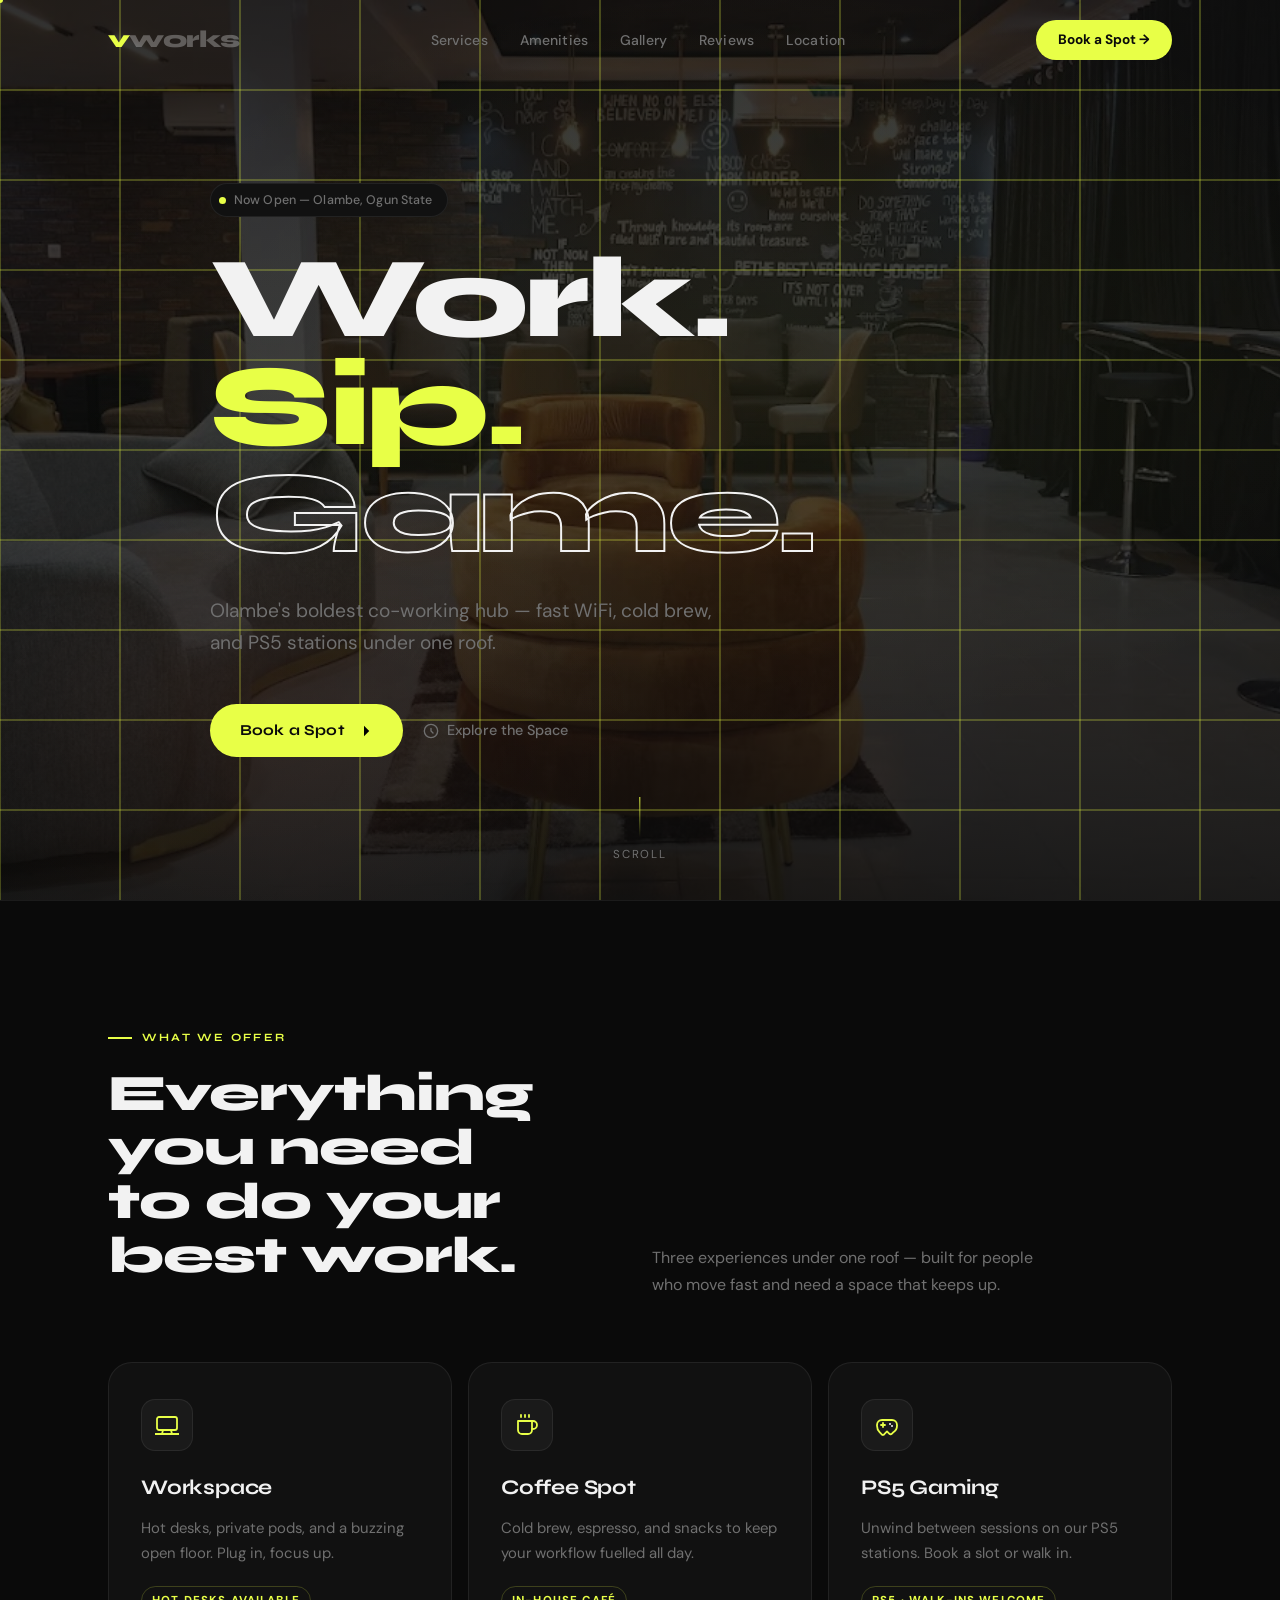
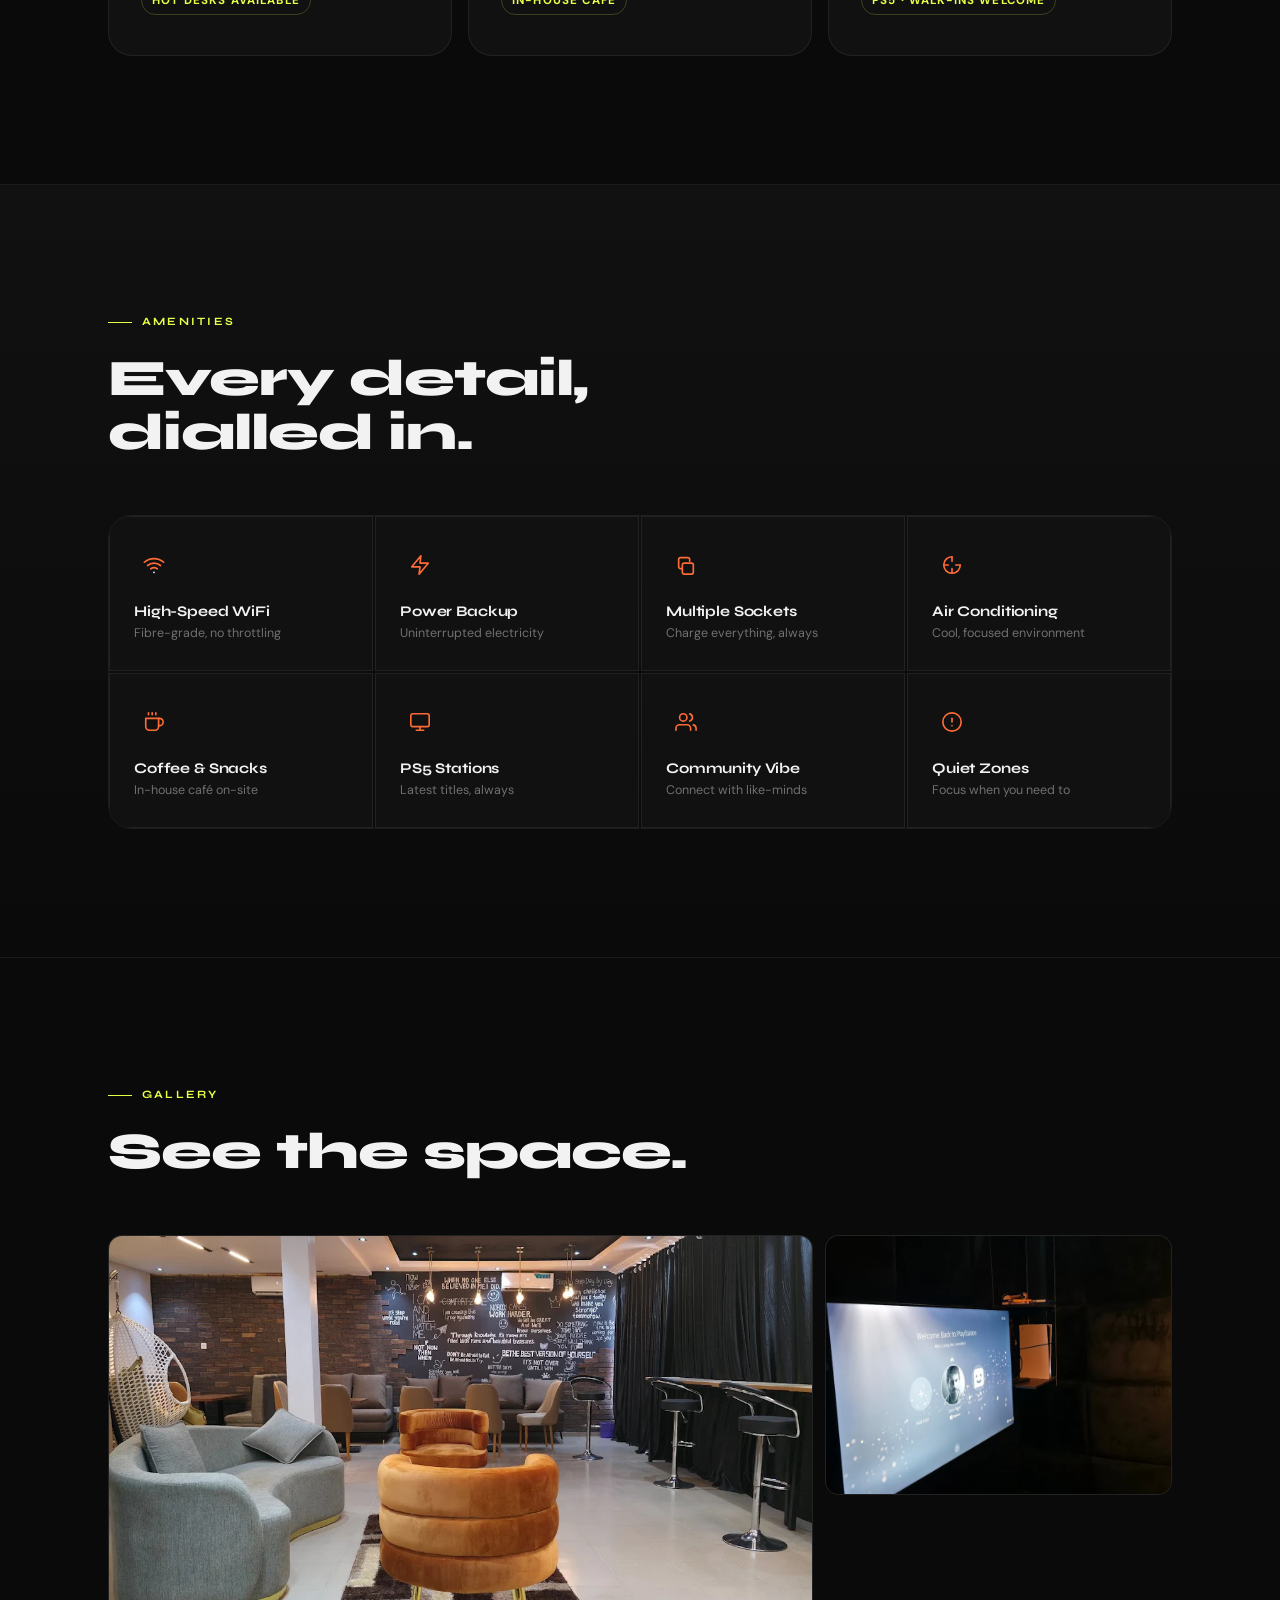
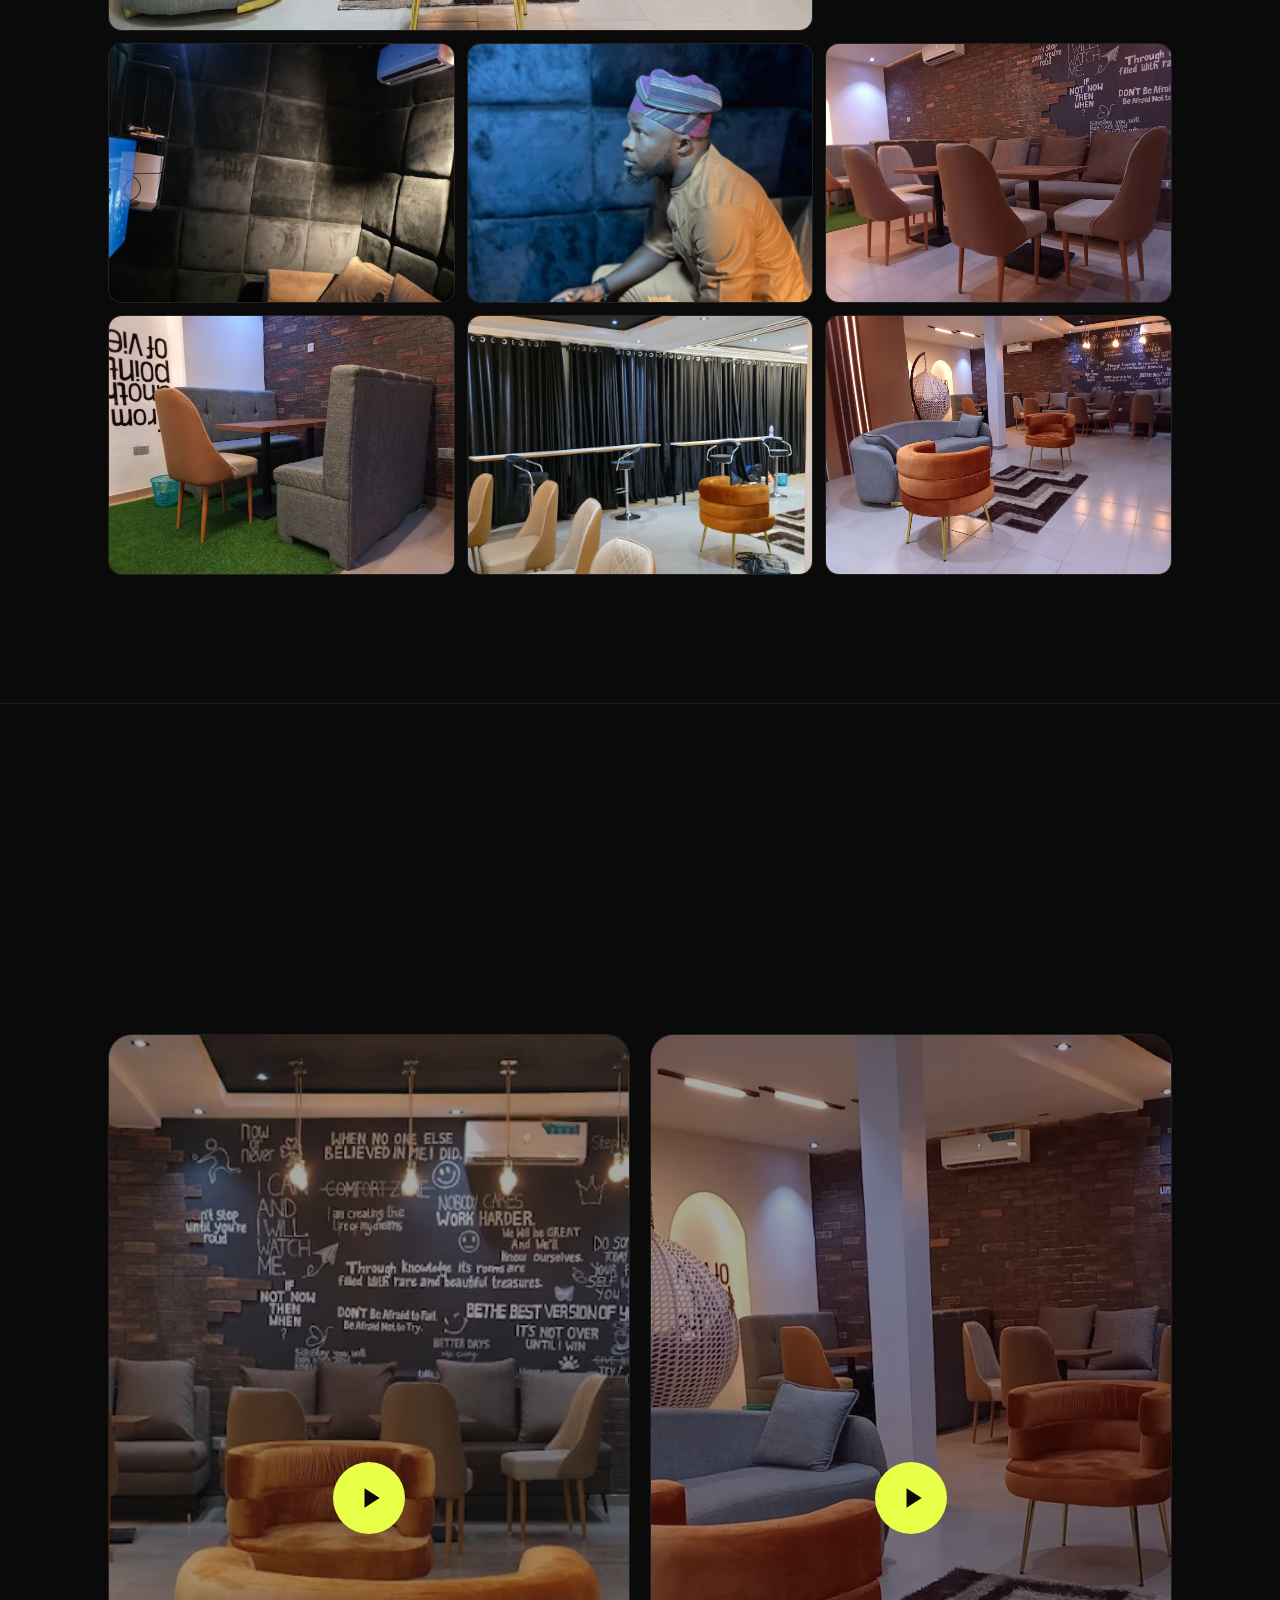
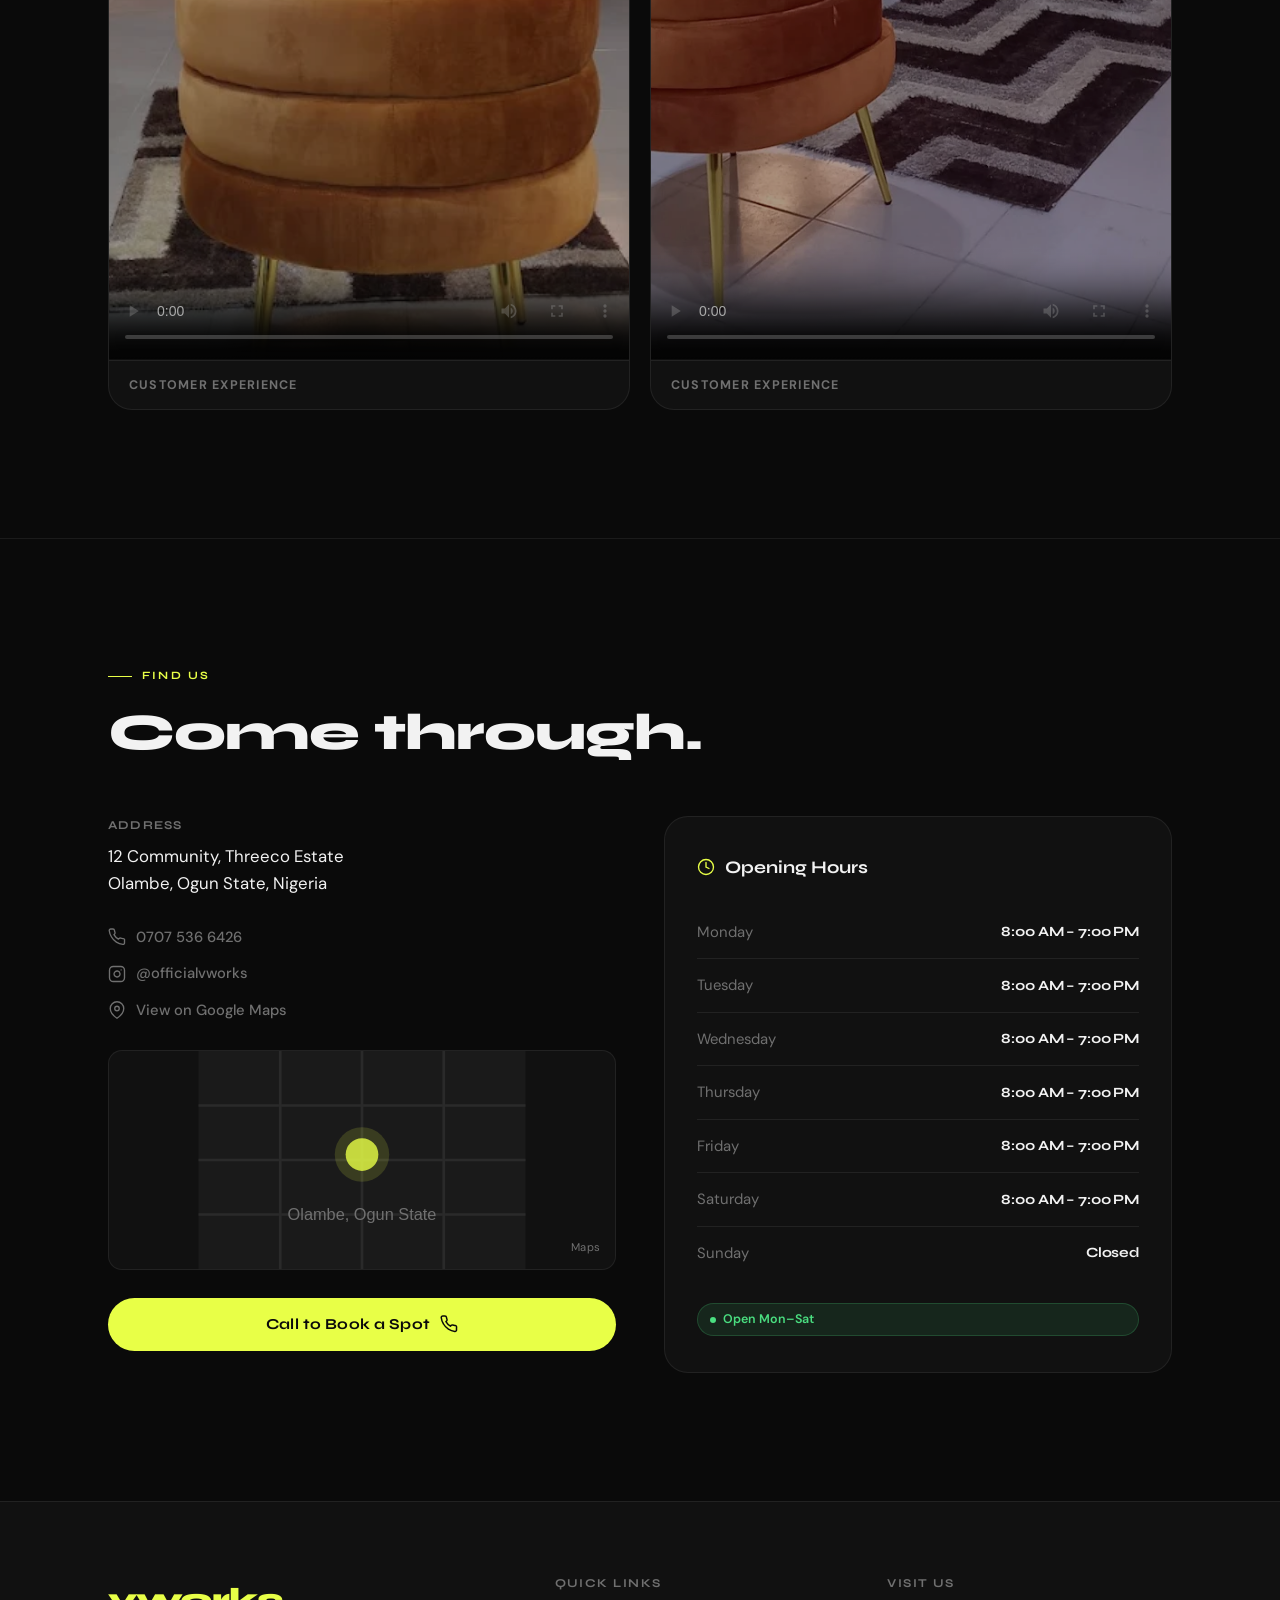
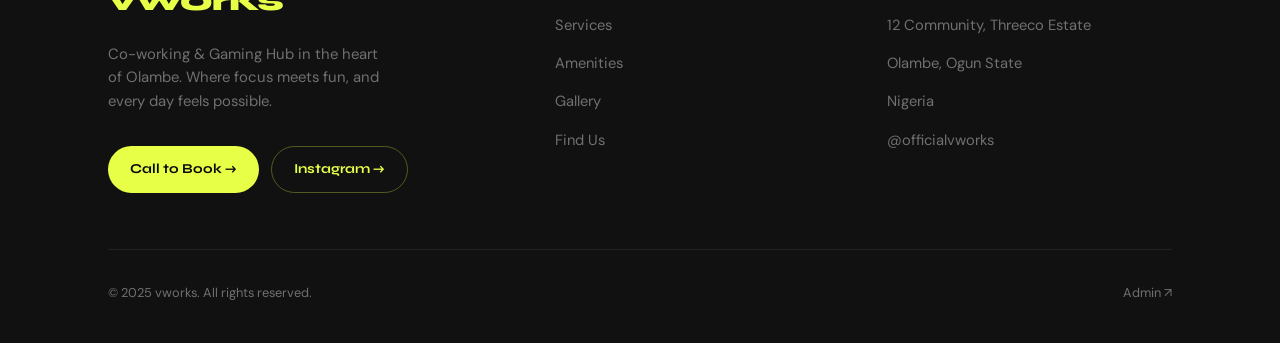
==== index.html @ 481db303 "Init" ====
<!DOCTYPE html>
<html lang="en">
<head>
  <meta charset="UTF-8" />
  <meta name="viewport" content="width=device-width, initial-scale=1.0" />

  <!-- Primary SEO -->
  <title>vworks — Co-working &amp; Gaming Hub | Olambe, Ogun State</title>
  <meta name="description" content="vworks is Olambe's boldest co-working and gaming hub. Fast WiFi, coffee spot, and PS5 gaming stations — all in one space. Open Mon–Sat, 8am–7pm. Located in Threeco Estate, Ogun State, Nigeria." />
  <meta name="keywords" content="coworking space Nigeria, coworking Olambe, coworking Ogun State, gaming hub Nigeria, PS5 gaming Nigeria, workspace Olambe, vworks, coffee shop workspace Nigeria" />
  <meta name="author" content="vworks" />
  <meta name="robots" content="index, follow" />
  <meta name="theme-color" content="#0A0A0A" />

  <!-- Open Graph (WhatsApp, Facebook, Telegram, LinkedIn) -->
  <meta property="og:type" content="website" />
  <meta property="og:site_name" content="vworks" />
  <meta property="og:title" content="vworks — Co-working &amp; Gaming Hub" />
  <meta property="og:description" content="Olambe's boldest co-working hub. Fast WiFi, cold brew, and PS5 stations under one roof. Open Mon–Sat, 8am–7pm." />
  <meta property="og:image" content="media/cover%20image.png" />
  <meta property="og:image:width" content="1200" />
  <meta property="og:image:height" content="630" />
  <meta property="og:image:alt" content="vworks — Work. Sip. Game." />
  <meta property="og:locale" content="en_NG" />

  <!-- Twitter / X Card -->
  <meta name="twitter:card" content="summary_large_image" />
  <meta name="twitter:title" content="vworks — Co-working &amp; Gaming Hub" />
  <meta name="twitter:description" content="Olambe's boldest co-working hub. Fast WiFi, cold brew, and PS5 stations under one roof." />
  <meta name="twitter:image" content="media/cover%20image.png" />
  <meta name="twitter:image:alt" content="vworks — Work. Sip. Game." />

  <!-- Favicon -->
  <link rel="icon" type="image/x-icon" href="media/logo.ico" />
  <link rel="shortcut icon" href="media/logo.ico" />

  <!-- Fonts -->
  <link rel="preconnect" href="https://fonts.googleapis.com" />
  <link rel="preconnect" href="https://fonts.gstatic.com" crossorigin />
  <link rel="stylesheet" href="style.css" />
</head>
<body>

  <!-- Custom Cursor -->
  <div id="cursor-dot"></div>
  <div id="cursor-ring"></div>

  <!-- Mobile Nav Menu -->
  <div class="nav-mobile-menu" id="mobileMenu">
    <button class="mobile-close" id="mobileClose" aria-label="Close menu">✕</button>
    <a href="#services" onclick="closeMobileMenu()">Services</a>
    <a href="#amenities" onclick="closeMobileMenu()">Amenities</a>
    <a href="#gallery" onclick="closeMobileMenu()">Gallery</a>
    <a href="#location" onclick="closeMobileMenu()">Location</a>
    <a href="tel:+2347075366426" class="btn-primary" style="font-size:1.1rem;padding:14px 36px;" onclick="closeMobileMenu()">Book a Spot</a>
  </div>

  <!-- Navbar -->
  <nav id="navbar">
    <div class="container">
      <div class="nav-inner">
        <a href="#" class="nav-logo">v<span>works</span></a>
        <ul class="nav-links">
          <li><a href="#services">Services</a></li>
          <li><a href="#amenities">Amenities</a></li>
          <li><a href="#gallery">Gallery</a></li>
          <li><a href="#testimonials">Reviews</a></li>
          <li><a href="#location">Location</a></li>
        </ul>
        <a href="tel:+2347075366426" class="nav-cta nav-links">Book a Spot →</a>
        <button class="nav-hamburger" id="hamburger" aria-label="Open menu">
          <span></span><span></span><span></span>
        </button>
      </div>
    </div>
  </nav>

  <main>

    <!-- HERO -->
    <section id="hero">
      <div class="hero-bg">
        <video class="hero-video" autoplay muted loop playsinline poster="media/wide.png">
          <source src="media/promotional%20video%201.mp4" type="video/mp4">
        </video>
        <div class="hero-video-overlay"></div>
        <svg viewBox="0 0 1440 900" preserveAspectRatio="xMidYMid slice" xmlns="http://www.w3.org/2000/svg">
          <!-- Vertical lines -->
          <line class="grid-line" x1="80"  y1="0" x2="80"  y2="900" stroke="#E8FF47" stroke-width="0.5"/>
          <line class="grid-line" x1="200" y1="0" x2="200" y2="900" stroke="#E8FF47" stroke-width="0.5"/>
          <line class="grid-line" x1="320" y1="0" x2="320" y2="900" stroke="#E8FF47" stroke-width="0.5"/>
          <line class="grid-line" x1="440" y1="0" x2="440" y2="900" stroke="#E8FF47" stroke-width="0.5"/>
          <line class="grid-line" x1="560" y1="0" x2="560" y2="900" stroke="#E8FF47" stroke-width="0.5"/>
          <line class="grid-line" x1="680" y1="0" x2="680" y2="900" stroke="#E8FF47" stroke-width="0.5"/>
          <line class="grid-line" x1="800" y1="0" x2="800" y2="900" stroke="#E8FF47" stroke-width="0.5"/>
          <line class="grid-line" x1="920" y1="0" x2="920" y2="900" stroke="#E8FF47" stroke-width="0.5"/>
          <line class="grid-line" x1="1040" y1="0" x2="1040" y2="900" stroke="#E8FF47" stroke-width="0.5"/>
          <line class="grid-line" x1="1160" y1="0" x2="1160" y2="900" stroke="#E8FF47" stroke-width="0.5"/>
          <line class="grid-line" x1="1280" y1="0" x2="1280" y2="900" stroke="#E8FF47" stroke-width="0.5"/>
          <line class="grid-line" x1="1400" y1="0" x2="1400" y2="900" stroke="#E8FF47" stroke-width="0.5"/>
          <!-- Horizontal lines -->
          <line class="grid-line" x1="0" y1="90"  x2="1440" y2="90"  stroke="#E8FF47" stroke-width="0.5"/>
          <line class="grid-line" x1="0" y1="180" x2="1440" y2="180" stroke="#E8FF47" stroke-width="0.5"/>
          <line class="grid-line" x1="0" y1="270" x2="1440" y2="270" stroke="#E8FF47" stroke-width="0.5"/>
          <line class="grid-line" x1="0" y1="360" x2="1440" y2="360" stroke="#E8FF47" stroke-width="0.5"/>
          <line class="grid-line" x1="0" y1="450" x2="1440" y2="450" stroke="#E8FF47" stroke-width="0.5"/>
          <line class="grid-line" x1="0" y1="540" x2="1440" y2="540" stroke="#E8FF47" stroke-width="0.5"/>
          <line class="grid-line" x1="0" y1="630" x2="1440" y2="630" stroke="#E8FF47" stroke-width="0.5"/>
          <line class="grid-line" x1="0" y1="720" x2="1440" y2="720" stroke="#E8FF47" stroke-width="0.5"/>
          <line class="grid-line" x1="0" y1="810" x2="1440" y2="810" stroke="#E8FF47" stroke-width="0.5"/>
        </svg>
      </div>

      <div class="container">
        <div class="hero-content">
          <div class="hero-badge reveal">
            <span class="hero-badge-dot"></span>
            Now Open — Olambe, Ogun State
          </div>

          <h1 class="hero-headline reveal" style="--i:1">
            <span data-content="hero.headline.line1">Work.</span><br/>
            <span class="accent" data-content="hero.headline.line2">Sip.</span>
            <span class="stroke" data-content="hero.headline.line3"> Game.</span>
          </h1>

          <p class="hero-sub reveal" style="--i:2" data-content="hero.subtext">
            Olambe's boldest co-working hub — fast WiFi, cold brew, and PS5 stations under one roof.
          </p>

          <div class="hero-actions reveal" style="--i:3">
            <a href="tel:+2347075366426" class="btn-primary">
              Book a Spot
              <svg viewBox="0 0 24 24" width="18" height="18"><path d="M5 12h14M12 5l7 7-7 7"/></svg>
            </a>
            <a href="#services" class="btn-ghost">
              <svg viewBox="0 0 24 24" width="16" height="16" stroke="currentColor" fill="none" stroke-width="2" stroke-linecap="round"><circle cx="12" cy="12" r="10"/><path d="M12 8v4l3 3"/></svg>
              Explore the Space
            </a>
          </div>
        </div>
      </div>

      <div class="hero-scroll-hint">
        <div class="scroll-line"></div>
        <span>Scroll</span>
      </div>
    </section>

    <!-- SERVICES -->
    <section id="services">
      <div class="container">
        <div class="services-header">
          <div>
            <p class="section-label reveal">What We Offer</p>
            <h2 class="section-heading reveal" style="--i:1">
              Everything you need<br/>to do your best work.
            </h2>
          </div>
          <p class="services-desc reveal" style="--i:2">
            Three experiences under one roof — built for people who move fast and need a space that keeps up.
          </p>
        </div>

        <div class="services-grid">

          <div class="service-card reveal" style="--i:0">
            <div class="card-icon-wrap">
              <!-- Laptop/workspace icon -->
              <svg viewBox="0 0 24 24" xmlns="http://www.w3.org/2000/svg">
                <rect x="2" y="4" width="20" height="13" rx="2"/>
                <path d="M0 21h24"/>
                <path d="M8 17l-1 4M16 17l1 4"/>
              </svg>
            </div>
            <div class="card-body">
              <h3 class="card-title" data-content="services.workspace.title">Workspace</h3>
              <p class="card-desc" data-content="services.workspace.desc">Hot desks, private pods, and a buzzing open floor. Plug in, focus up.</p>
            </div>
            <span class="card-tag">Hot Desks Available</span>
          </div>

          <div class="service-card reveal" style="--i:1">
            <div class="card-icon-wrap">
              <!-- Coffee icon -->
              <svg viewBox="0 0 24 24" xmlns="http://www.w3.org/2000/svg">
                <path d="M17 8h1a4 4 0 0 1 0 8h-1"/>
                <path d="M3 8h14v9a4 4 0 0 1-4 4H7a4 4 0 0 1-4-4z"/>
                <line x1="6" y1="2" x2="6" y2="4"/>
                <line x1="10" y1="2" x2="10" y2="4"/>
                <line x1="14" y1="2" x2="14" y2="4"/>
              </svg>
            </div>
            <div class="card-body">
              <h3 class="card-title" data-content="services.coffee.title">Coffee Spot</h3>
              <p class="card-desc" data-content="services.coffee.desc">Cold brew, espresso, and snacks to keep your workflow fuelled all day.</p>
            </div>
            <span class="card-tag">In-House Café</span>
          </div>

          <div class="service-card reveal" style="--i:2">
            <div class="card-icon-wrap">
              <!-- Gamepad icon -->
              <svg viewBox="0 0 24 24" xmlns="http://www.w3.org/2000/svg">
                <line x1="6" y1="12" x2="10" y2="12"/>
                <line x1="8" y1="10" x2="8" y2="14"/>
                <circle cx="15" cy="11" r="1" fill="currentColor" stroke="none"/>
                <circle cx="17" cy="13" r="1" fill="currentColor" stroke="none"/>
                <path d="M6 20.586l-1.414-1.414C3.21 17.795 2 15.408 2 12.828V12a5 5 0 0 1 5-5h10a5 5 0 0 1 5 5v.828c0 2.58-1.21 4.967-3.586 6.344L17 20.586a2 2 0 0 1-2.828 0L12 18.414l-2.172 2.172A2 2 0 0 1 6 20.586z"/>
              </svg>
            </div>
            <div class="card-body">
              <h3 class="card-title" data-content="services.gaming.title">PS5 Gaming</h3>
              <p class="card-desc" data-content="services.gaming.desc">Unwind between sessions on our PS5 stations. Book a slot or walk in.</p>
            </div>
            <span class="card-tag">PS5 · Walk-ins Welcome</span>
          </div>

        </div>
      </div>
    </section>

    <!-- AMENITIES -->
    <section id="amenities" data-section="amenities">
      <div class="container">
        <p class="section-label reveal">Amenities</p>
        <h2 class="section-heading reveal" style="--i:1">Every detail,<br/>dialled in.</h2>

        <div class="amenities-grid">

          <div class="amenity-item reveal" style="--i:0">
            <div class="amenity-icon">
              <svg viewBox="0 0 24 24"><path d="M5 12.55a11 11 0 0 1 14.08 0"/><path d="M1.42 9a16 16 0 0 1 21.16 0"/><path d="M8.53 16.11a6 6 0 0 1 6.95 0"/><circle cx="12" cy="20" r="1" fill="currentColor" stroke="none"/></svg>
            </div>
            <div>
              <div class="amenity-name">High-Speed WiFi</div>
              <div class="amenity-note">Fibre-grade, no throttling</div>
            </div>
          </div>

          <div class="amenity-item reveal" style="--i:1">
            <div class="amenity-icon">
              <svg viewBox="0 0 24 24"><path d="M13 2L3 14h9l-1 8 10-12h-9l1-8z"/></svg>
            </div>
            <div>
              <div class="amenity-name">Power Backup</div>
              <div class="amenity-note">Uninterrupted electricity</div>
            </div>
          </div>

          <div class="amenity-item reveal" style="--i:2">
            <div class="amenity-icon">
              <svg viewBox="0 0 24 24"><path d="M8 16H6a2 2 0 0 1-2-2V6a2 2 0 0 1 2-2h8a2 2 0 0 1 2 2v2"/><rect x="8" y="10" width="12" height="12" rx="2"/></svg>
            </div>
            <div>
              <div class="amenity-name">Multiple Sockets</div>
              <div class="amenity-note">Charge everything, always</div>
            </div>
          </div>

          <div class="amenity-item reveal" style="--i:3">
            <div class="amenity-icon">
              <svg viewBox="0 0 24 24"><path d="M12 3C7.03 3 3 7.03 3 12s4.03 9 9 9 9-4.03 9-9"/><path d="M12 3v5M12 16v5M3 12h5M16 12h5"/></svg>
            </div>
            <div>
              <div class="amenity-name">Air Conditioning</div>
              <div class="amenity-note">Cool, focused environment</div>
            </div>
          </div>

          <div class="amenity-item reveal" style="--i:4">
            <div class="amenity-icon">
              <svg viewBox="0 0 24 24"><path d="M17 8h1a4 4 0 0 1 0 8h-1"/><path d="M3 8h14v9a4 4 0 0 1-4 4H7a4 4 0 0 1-4-4z"/><line x1="6" y1="2" x2="6" y2="4"/><line x1="10" y1="2" x2="10" y2="4"/><line x1="14" y1="2" x2="14" y2="4"/></svg>
            </div>
            <div>
              <div class="amenity-name">Coffee & Snacks</div>
              <div class="amenity-note">In-house café on-site</div>
            </div>
          </div>

          <div class="amenity-item reveal" style="--i:5">
            <div class="amenity-icon">
              <svg viewBox="0 0 24 24"><rect x="2" y="3" width="20" height="14" rx="2"/><line x1="8" y1="21" x2="16" y2="21"/><line x1="12" y1="17" x2="12" y2="21"/></svg>
            </div>
            <div>
              <div class="amenity-name">PS5 Stations</div>
              <div class="amenity-note">Latest titles, always</div>
            </div>
          </div>

          <div class="amenity-item reveal" style="--i:6">
            <div class="amenity-icon">
              <svg viewBox="0 0 24 24"><path d="M17 21v-2a4 4 0 0 0-4-4H5a4 4 0 0 0-4 4v2"/><circle cx="9" cy="7" r="4"/><path d="M23 21v-2a4 4 0 0 0-3-3.87"/><path d="M16 3.13a4 4 0 0 1 0 7.75"/></svg>
            </div>
            <div>
              <div class="amenity-name">Community Vibe</div>
              <div class="amenity-note">Connect with like-minds</div>
            </div>
          </div>

          <div class="amenity-item reveal" style="--i:7">
            <div class="amenity-icon">
              <svg viewBox="0 0 24 24"><circle cx="12" cy="12" r="10"/><line x1="12" y1="8" x2="12" y2="12"/><line x1="12" y1="16" x2="12.01" y2="16"/></svg>
            </div>
            <div>
              <div class="amenity-name">Quiet Zones</div>
              <div class="amenity-note">Focus when you need to</div>
            </div>
          </div>

        </div>
      </div>
    </section>

    <!-- GALLERY -->
    <section id="gallery" data-section="gallery">
      <div class="container">
        <p class="section-label reveal">Gallery</p>
        <h2 class="section-heading reveal" style="--i:1">See the space.</h2>

        <div class="gallery-grid">
          <div class="gallery-slot reveal" style="--i:0">
            <img src="media/wide.png" alt="vworks main lounge with chalkboard wall" loading="lazy">
          </div>
          <div class="gallery-slot reveal" style="--i:1">
            <img src="media/gaming%202.png" alt="PS5 station welcome screen" loading="lazy">
          </div>
          <div class="gallery-slot reveal" style="--i:2">
            <img src="media/gaming.png" alt="vworks gaming room" loading="lazy">
          </div>
          <div class="gallery-slot reveal" style="--i:3">
            <img src="media/gaming%201.png" alt="Customer gaming at vworks" loading="lazy">
          </div>
          <div class="gallery-slot reveal" style="--i:4">
            <img src="media/sitting.png" alt="vworks café seating area" loading="lazy">
          </div>
          <div class="gallery-slot reveal" style="--i:5">
            <img src="media/sitting%202.png" alt="vworks booth seating" loading="lazy">
          </div>
          <div class="gallery-slot reveal" style="--i:6">
            <img src="media/wide%202.png" alt="vworks workspace bar area" loading="lazy">
          </div>
          <div class="gallery-slot reveal" style="--i:7">
            <img src="media/wide%203.png" alt="vworks lounge with hanging chair" loading="lazy">
          </div>
        </div>
      </div>
    </section>

    <!-- TESTIMONIALS -->
    <section id="testimonials">
      <div class="container">
        <p class="section-label reveal">From Our Customers</p>
        <h2 class="section-heading reveal" style="--i:1">Real people,<br/>real experiences.</h2>

        <div class="testimonials-grid">
          <div class="testimonial-card reveal" style="--i:2">
            <div class="video-wrap">
              <video controls preload="metadata" poster="media/wide.png">
                <source src="media/customer%20testimonial%201.mp4" type="video/mp4">
                Your browser does not support video playback.
              </video>
              <button class="play-overlay" aria-label="Play video">
                <span class="play-icon">
                  <svg viewBox="0 0 24 24" fill="currentColor"><polygon points="6,3 20,12 6,21"/></svg>
                </span>
              </button>
            </div>
            <div class="testimonial-label">Customer Experience</div>
          </div>
          <div class="testimonial-card reveal" style="--i:3">
            <div class="video-wrap">
              <video controls preload="metadata" poster="media/wide%203.png">
                <source src="media/customer%20testimonial%202.mp4" type="video/mp4">
                Your browser does not support video playback.
              </video>
              <button class="play-overlay" aria-label="Play video">
                <span class="play-icon">
                  <svg viewBox="0 0 24 24" fill="currentColor"><polygon points="6,3 20,12 6,21"/></svg>
                </span>
              </button>
            </div>
            <div class="testimonial-label">Customer Experience</div>
          </div>
        </div>
      </div>
    </section>

    <!-- LOCATION & HOURS -->
    <section id="location">
      <div class="container">
        <p class="section-label reveal">Find Us</p>
        <h2 class="section-heading reveal" style="--i:1">Come through.</h2>

        <div class="location-grid">
          <div class="location-info">

            <div class="location-address reveal" style="--i:2">
              <h3>Address</h3>
              <p>12 Community, Threeco Estate<br/>Olambe, Ogun State, Nigeria</p>
            </div>

            <div class="location-links reveal" style="--i:3">
              <a href="tel:+2347075366426" class="location-link">
                <svg viewBox="0 0 24 24"><path d="M22 16.92v3a2 2 0 0 1-2.18 2 19.79 19.79 0 0 1-8.63-3.07A19.5 19.5 0 0 1 4.69 12a19.79 19.79 0 0 1-3.07-8.67A2 2 0 0 1 3.6 1.27h3a2 2 0 0 1 2 1.72c.127.96.361 1.903.7 2.81a2 2 0 0 1-.45 2.11L7.91 8.83a16 16 0 0 0 6 6l.96-.96a2 2 0 0 1 2.11-.45c.907.339 1.85.573 2.81.7A2 2 0 0 1 22 16.92z"/></svg>
                0707 536 6426
              </a>
              <a href="https://www.instagram.com/officialvworks/" target="_blank" rel="noopener" class="location-link">
                <svg viewBox="0 0 24 24"><rect x="2" y="2" width="20" height="20" rx="5"/><path d="M16 11.37A4 4 0 1 1 12.63 8 4 4 0 0 1 16 11.37z"/><line x1="17.5" y1="6.5" x2="17.51" y2="6.5"/></svg>
                @officialvworks
              </a>
              <a href="https://www.google.com/maps/search/Threeco+Estate+Olambe+Ogun+State" target="_blank" rel="noopener" class="location-link">
                <svg viewBox="0 0 24 24"><path d="M21 10c0 7-9 13-9 13s-9-6-9-13a9 9 0 0 1 18 0z"/><circle cx="12" cy="10" r="3"/></svg>
                View on Google Maps
              </a>
            </div>

            <div class="map-embed reveal" style="--i:4">
              <svg viewBox="0 0 120 80" width="100%" height="100%" xmlns="http://www.w3.org/2000/svg">
                <rect width="120" height="80" fill="#1A1A1A"/>
                <line x1="0" y1="20" x2="120" y2="20" stroke="#2A2A2A" stroke-width="1"/>
                <line x1="0" y1="40" x2="120" y2="40" stroke="#2A2A2A" stroke-width="1"/>
                <line x1="0" y1="60" x2="120" y2="60" stroke="#2A2A2A" stroke-width="1"/>
                <line x1="30" y1="0" x2="30" y2="80" stroke="#2A2A2A" stroke-width="1"/>
                <line x1="60" y1="0" x2="60" y2="80" stroke="#2A2A2A" stroke-width="1"/>
                <line x1="90" y1="0" x2="90" y2="80" stroke="#2A2A2A" stroke-width="1"/>
                <circle cx="60" cy="38" r="6" fill="#E8FF47" opacity="0.8"/>
                <circle cx="60" cy="38" r="10" fill="#E8FF47" opacity="0.15"/>
                <text x="60" y="62" text-anchor="middle" fill="#707070" font-size="6" font-family="sans-serif">Olambe, Ogun State</text>
              </svg>
            </div>

            <a href="tel:+2347075366426" class="btn-primary reveal" style="--i:5;width:100%;justify-content:center;">
              Call to Book a Spot
              <svg viewBox="0 0 24 24" width="18" height="18" fill="none" stroke="currentColor" stroke-width="2" stroke-linecap="round" stroke-linejoin="round"><path d="M22 16.92v3a2 2 0 0 1-2.18 2 19.79 19.79 0 0 1-8.63-3.07A19.5 19.5 0 0 1 4.69 12a19.79 19.79 0 0 1-3.07-8.67A2 2 0 0 1 3.6 1.27h3a2 2 0 0 1 2 1.72c.127.96.361 1.903.7 2.81a2 2 0 0 1-.45 2.11L7.91 8.83a16 16 0 0 0 6 6l.96-.96a2 2 0 0 1 2.11-.45c.907.339 1.85.573 2.81.7A2 2 0 0 1 22 16.92z"/></svg>
            </a>

          </div>

          <div class="hours-card reveal" style="--i:2">
            <div class="hours-title">
              <svg viewBox="0 0 24 24"><circle cx="12" cy="12" r="10"/><polyline points="12 6 12 12 16 14"/></svg>
              Opening Hours
            </div>

            <div>
              <div class="hours-row">
                <span class="hours-day">Monday</span>
                <span class="hours-time" data-content="hours.mon">8:00 AM – 7:00 PM</span>
              </div>
              <div class="hours-row">
                <span class="hours-day">Tuesday</span>
                <span class="hours-time" data-content="hours.tue">8:00 AM – 7:00 PM</span>
              </div>
              <div class="hours-row">
                <span class="hours-day">Wednesday</span>
                <span class="hours-time" data-content="hours.wed">8:00 AM – 7:00 PM</span>
              </div>
              <div class="hours-row">
                <span class="hours-day">Thursday</span>
                <span class="hours-time" data-content="hours.thu">8:00 AM – 7:00 PM</span>
              </div>
              <div class="hours-row">
                <span class="hours-day">Friday</span>
                <span class="hours-time" data-content="hours.fri">8:00 AM – 7:00 PM</span>
              </div>
              <div class="hours-row">
                <span class="hours-day">Saturday</span>
                <span class="hours-time" data-content="hours.sat">8:00 AM – 7:00 PM</span>
              </div>
              <div class="hours-row">
                <span class="hours-day">Sunday</span>
                <span class="hours-time" data-content="hours.sun">Closed</span>
              </div>
            </div>

            <div class="hours-status">Open Mon–Sat</div>
          </div>

        </div>
      </div>
    </section>

  </main>

  <!-- FOOTER -->
  <footer>
    <div class="container">
      <div class="footer-main">
        <div class="footer-brand">
          <div class="footer-logo">vworks</div>
          <p class="footer-tagline">
            Co-working & Gaming Hub in the heart of Olambe. Where focus meets fun, and every day feels possible.
          </p>
          <div style="display:flex;gap:12px;flex-wrap:wrap;margin-top:8px;">
            <a href="tel:+2347075366426" class="footer-cta">
              Call to Book →
            </a>
            <a href="https://www.instagram.com/officialvworks/" target="_blank" rel="noopener" class="footer-cta" style="background:transparent;border:1px solid rgba(232,255,71,0.3);color:var(--color-accent);">
              Instagram →
            </a>
          </div>
        </div>

        <div class="footer-col">
          <h4>Quick Links</h4>
          <ul>
            <li><a href="#services">Services</a></li>
            <li><a href="#amenities">Amenities</a></li>
            <li><a href="#gallery">Gallery</a></li>
            <li><a href="#location">Find Us</a></li>
          </ul>
        </div>

        <div class="footer-col">
          <h4>Visit Us</h4>
          <ul>
            <li><a href="#">12 Community, Threeco Estate</a></li>
            <li><a href="#">Olambe, Ogun State</a></li>
            <li><a href="#">Nigeria</a></li>
            <li><a href="https://www.instagram.com/officialvworks/" target="_blank" rel="noopener">@officialvworks</a></li>
          </ul>
        </div>
      </div>

      <div class="footer-bottom">
        <span>© 2025 vworks. All rights reserved.</span>
        <a href="admin.html">Admin ↗</a>
      </div>
    </div>
  </footer>

  <script src="app.js"></script>
</body>
</html>
---- style.css ----
@import url('https://fonts.googleapis.com/css2?family=Syne:wght@700;800&family=DM+Sans:ital,wght@0,400;0,500;1,400&display=swap');

:root {
  --color-bg: #0A0A0A;
  --color-surface: #111111;
  --color-surface-2: #1A1A1A;
  --color-surface-3: #222222;
  --color-accent: #E8FF47;
  --color-accent-dim: rgba(232, 255, 71, 0.12);
  --color-orange: #FF6B35;
  --color-orange-dim: rgba(255, 107, 53, 0.12);
  --color-text: #F2F2F2;
  --color-text-muted: #707070;
  --color-border: rgba(255, 255, 255, 0.07);
  --color-border-hover: rgba(232, 255, 71, 0.3);

  --font-display: 'Syne', sans-serif;
  --font-body: 'DM Sans', sans-serif;

  --radius-sm: 6px;
  --radius-md: 14px;
  --radius-lg: 24px;
  --radius-pill: 999px;

  --ease-out: cubic-bezier(0.16, 1, 0.3, 1);
  --ease-in-out: cubic-bezier(0.4, 0, 0.2, 1);

  --container: 1160px;
  --section-py: clamp(72px, 10vw, 128px);
}

*, *::before, *::after { box-sizing: border-box; margin: 0; padding: 0; }

html { scroll-behavior: smooth; }

body {
  background-color: var(--color-bg);
  color: var(--color-text);
  font-family: var(--font-body);
  font-size: 1rem;
  line-height: 1.65;
  -webkit-font-smoothing: antialiased;
  overflow-x: hidden;
  cursor: none;
}

body.touch-device { cursor: auto; }
body.touch-device * { cursor: auto; }

a { color: inherit; text-decoration: none; }
img { display: block; max-width: 100%; }

/* ─── CURSOR ─────────────────────────────────────────── */
#cursor-dot,
#cursor-ring {
  position: fixed;
  top: 0; left: 0;
  pointer-events: none;
  z-index: 9999;
  border-radius: 50%;
  transform: translate(-50%, -50%);
  will-change: transform;
}

#cursor-dot {
  width: 6px;
  height: 6px;
  background: var(--color-accent);
  transition: background 200ms, transform 100ms;
}

#cursor-ring {
  width: 38px;
  height: 38px;
  border: 1.5px solid var(--color-accent);
  opacity: 0.7;
  transition: width 250ms var(--ease-out), height 250ms var(--ease-out), opacity 250ms, border-color 250ms;
}

body.cursor-hover #cursor-ring {
  width: 56px;
  height: 56px;
  opacity: 0.4;
  border-color: var(--color-orange);
}

body.cursor-hover #cursor-dot {
  background: var(--color-orange);
  transform: translate(-50%, -50%) scale(1.5);
}

/* ─── UTILITY ─────────────────────────────────────────── */
.container {
  max-width: var(--container);
  margin: 0 auto;
  padding: 0 clamp(20px, 5vw, 48px);
}

.section-label {
  font-family: var(--font-display);
  font-size: 0.7rem;
  font-weight: 700;
  letter-spacing: 0.2em;
  text-transform: uppercase;
  color: var(--color-accent);
  display: flex;
  align-items: center;
  gap: 10px;
  margin-bottom: 20px;
}

.section-label::before {
  content: '';
  display: block;
  width: 24px;
  height: 1.5px;
  background: var(--color-accent);
}

.section-heading {
  font-family: var(--font-display);
  font-size: clamp(2rem, 4vw, 3.2rem);
  font-weight: 800;
  line-height: 1.05;
  letter-spacing: -0.02em;
  margin-bottom: 16px;
}

/* ─── REVEAL ANIMATIONS ──────────────────────────────── */
.reveal {
  opacity: 0;
  transform: translateY(28px);
  transition: opacity 650ms var(--ease-out), transform 650ms var(--ease-out);
  transition-delay: calc(var(--i, 0) * 90ms);
}

.reveal.in-view {
  opacity: 1;
  transform: translateY(0);
}

/* ─── NAVBAR ─────────────────────────────────────────── */
#navbar {
  position: fixed;
  top: 0; left: 0; right: 0;
  z-index: 100;
  padding: 20px 0;
  transition: background 350ms, backdrop-filter 350ms, border-color 350ms, transform 350ms var(--ease-in-out), padding 350ms;
  border-bottom: 1px solid transparent;
}

#navbar.scrolled {
  background: rgba(10, 10, 10, 0.88);
  backdrop-filter: blur(16px);
  -webkit-backdrop-filter: blur(16px);
  border-color: var(--color-border);
  padding: 14px 0;
}

#navbar.hidden {
  transform: translateY(-100%);
}

.nav-inner {
  display: flex;
  align-items: center;
  justify-content: space-between;
  gap: 24px;
}

.nav-logo {
  font-family: var(--font-display);
  font-size: 1.5rem;
  font-weight: 800;
  letter-spacing: -0.03em;
  color: var(--color-accent);
  flex-shrink: 0;
}

.nav-logo span {
  color: var(--color-text);
  opacity: 0.3;
}

.nav-links {
  display: flex;
  align-items: center;
  gap: 32px;
  list-style: none;
}

.nav-links a {
  font-size: 0.875rem;
  font-weight: 500;
  color: var(--color-text-muted);
  transition: color 200ms;
  letter-spacing: 0.01em;
}

.nav-links a:hover { color: var(--color-text); }

.nav-cta {
  background: var(--color-accent);
  color: #0A0A0A !important;
  font-weight: 700 !important;
  padding: 9px 22px;
  border-radius: var(--radius-pill);
  font-size: 0.85rem !important;
  transition: background 200ms, transform 150ms, color 200ms !important;
  flex-shrink: 0;
}

.nav-cta:hover {
  background: #f5ff70 !important;
  transform: translateY(-1px);
}

.nav-hamburger {
  display: none;
  flex-direction: column;
  gap: 5px;
  background: none;
  border: none;
  padding: 4px;
  cursor: none;
}

.nav-hamburger span {
  display: block;
  width: 24px;
  height: 2px;
  background: var(--color-text);
  border-radius: 2px;
  transition: transform 300ms, opacity 300ms;
}

/* ─── HERO ───────────────────────────────────────────── */
#hero {
  position: relative;
  min-height: 100vh;
  display: flex;
  align-items: center;
  overflow: hidden;
  padding: 120px 0 80px;
}

.hero-bg {
  position: absolute;
  inset: 0;
  z-index: 0;
  overflow: hidden;
}

.hero-bg svg {
  width: 100%;
  height: 100%;
  position: absolute;
  inset: 0;
}

.hero-video {
  position: absolute;
  inset: 0;
  width: 100%;
  height: 100%;
  object-fit: cover;
  opacity: 0.35;
  z-index: 0;
}

.hero-video-overlay {
  position: absolute;
  inset: 0;
  z-index: 1;
  background: linear-gradient(
    to bottom,
    rgba(10, 10, 10, 0.55) 0%,
    rgba(10, 10, 10, 0.25) 50%,
    rgba(10, 10, 10, 0.75) 100%
  );
}

.hero-bg svg { z-index: 2; position: relative; }

.hero-bg::after {
  content: '';
  position: absolute;
  inset: 0;
  z-index: 3;
  background: radial-gradient(ellipse 80% 60% at 60% 40%, rgba(232, 255, 71, 0.05) 0%, transparent 70%),
              radial-gradient(ellipse 50% 50% at 20% 80%, rgba(255, 107, 53, 0.06) 0%, transparent 60%);
}

@keyframes grid-pulse {
  0%, 100% { stroke-opacity: 0.03; }
  50% { stroke-opacity: 0.1; }
}

.hero-bg .grid-line {
  animation: grid-pulse 5s ease-in-out infinite;
}

.hero-bg .grid-line:nth-child(even) {
  animation-delay: 2.5s;
}

.hero-content {
  position: relative;
  z-index: 1;
  max-width: 860px;
}

.hero-badge {
  display: inline-flex;
  align-items: center;
  gap: 8px;
  background: var(--color-surface);
  border: 1px solid var(--color-border);
  border-radius: var(--radius-pill);
  padding: 6px 14px 6px 8px;
  font-size: 0.78rem;
  font-weight: 500;
  color: var(--color-text-muted);
  margin-bottom: 28px;
  letter-spacing: 0.01em;
}

.hero-badge-dot {
  width: 7px;
  height: 7px;
  background: var(--color-accent);
  border-radius: 50%;
  animation: pulse-dot 2s ease-in-out infinite;
}

@keyframes pulse-dot {
  0%, 100% { box-shadow: 0 0 0 0 rgba(232,255,71,0.5); }
  50% { box-shadow: 0 0 0 5px rgba(232,255,71,0); }
}

.hero-headline {
  font-family: var(--font-display);
  font-size: clamp(3.2rem, 9vw, 7.5rem);
  font-weight: 800;
  line-height: 0.93;
  letter-spacing: -0.03em;
  margin-bottom: 28px;
}

.hero-headline .accent { color: var(--color-accent); }
.hero-headline .stroke {
  -webkit-text-stroke: 2px var(--color-text);
  color: transparent;
}

.hero-sub {
  font-size: clamp(1rem, 2vw, 1.2rem);
  color: var(--color-text-muted);
  max-width: 520px;
  margin-bottom: 44px;
  line-height: 1.7;
}

.hero-actions {
  display: flex;
  align-items: center;
  gap: 20px;
  flex-wrap: wrap;
}

.btn-primary {
  display: inline-flex;
  align-items: center;
  gap: 10px;
  background: var(--color-accent);
  color: #0A0A0A;
  font-family: var(--font-display);
  font-weight: 700;
  font-size: 0.95rem;
  padding: 14px 30px;
  border-radius: var(--radius-pill);
  border: none;
  transition: background 200ms, transform 200ms var(--ease-out), box-shadow 200ms;
  letter-spacing: 0.01em;
  cursor: none;
}

.btn-primary:hover {
  background: #f5ff70;
  transform: translateY(-2px);
  box-shadow: 0 16px 40px rgba(232, 255, 71, 0.25);
}

.btn-primary svg { transition: transform 200ms var(--ease-out); }
.btn-primary:hover svg { transform: translateX(4px); }

.btn-ghost {
  display: inline-flex;
  align-items: center;
  gap: 8px;
  color: var(--color-text-muted);
  font-size: 0.9rem;
  font-weight: 500;
  transition: color 200ms;
}

.btn-ghost:hover { color: var(--color-text); }

.hero-scroll-hint {
  position: absolute;
  bottom: 36px;
  left: 50%;
  transform: translateX(-50%);
  display: flex;
  flex-direction: column;
  align-items: center;
  gap: 8px;
  font-size: 0.72rem;
  letter-spacing: 0.15em;
  text-transform: uppercase;
  color: var(--color-text-muted);
  z-index: 1;
}

.scroll-line {
  width: 1px;
  height: 40px;
  background: linear-gradient(to bottom, var(--color-accent), transparent);
  animation: scroll-drop 1.8s ease-in-out infinite;
}

@keyframes scroll-drop {
  0% { transform: scaleY(0); transform-origin: top; opacity: 1; }
  50% { transform: scaleY(1); transform-origin: top; opacity: 1; }
  51% { transform: scaleY(1); transform-origin: bottom; opacity: 1; }
  100% { transform: scaleY(0); transform-origin: bottom; opacity: 0; }
}

/* ─── SERVICES ───────────────────────────────────────── */
#services {
  padding: var(--section-py) 0;
  border-top: 1px solid var(--color-border);
}

.services-header {
  display: grid;
  grid-template-columns: 1fr 1fr;
  align-items: end;
  gap: 24px;
  margin-bottom: 64px;
}

.services-desc {
  color: var(--color-text-muted);
  font-size: 1rem;
  max-width: 400px;
  line-height: 1.7;
  align-self: end;
}

.services-grid {
  display: grid;
  grid-template-columns: repeat(3, 1fr);
  gap: 16px;
}

.service-card {
  background: var(--color-surface);
  border: 1px solid var(--color-border);
  border-radius: var(--radius-lg);
  padding: 36px 32px 40px;
  position: relative;
  overflow: hidden;
  transition: border-color 300ms, transform 350ms var(--ease-out), box-shadow 350ms;
  display: flex;
  flex-direction: column;
  gap: 20px;
}

.service-card::before {
  content: '';
  position: absolute;
  inset: 0;
  background: linear-gradient(135deg, var(--color-accent-dim), transparent 60%);
  opacity: 0;
  transition: opacity 350ms;
  border-radius: inherit;
}

.service-card:hover {
  border-color: var(--color-border-hover);
  transform: translateY(-6px);
  box-shadow: 0 24px 60px rgba(0,0,0,0.4), 0 0 0 1px var(--color-border-hover);
}

.service-card:hover::before { opacity: 1; }

.card-icon-wrap {
  width: 52px;
  height: 52px;
  background: var(--color-surface-2);
  border: 1px solid var(--color-border);
  border-radius: var(--radius-md);
  display: flex;
  align-items: center;
  justify-content: center;
  transition: background 300ms, border-color 300ms;
  position: relative;
  z-index: 1;
}

.service-card:hover .card-icon-wrap {
  background: var(--color-accent-dim);
  border-color: rgba(232, 255, 71, 0.2);
}

.card-icon-wrap svg {
  width: 24px;
  height: 24px;
  stroke: var(--color-accent);
  fill: none;
  stroke-width: 1.8;
  stroke-linecap: round;
  stroke-linejoin: round;
}

.card-body { position: relative; z-index: 1; }

.card-title {
  font-family: var(--font-display);
  font-size: 1.3rem;
  font-weight: 700;
  margin-bottom: 10px;
  letter-spacing: -0.01em;
}

.card-desc {
  color: var(--color-text-muted);
  font-size: 0.93rem;
  line-height: 1.7;
}

.card-tag {
  margin-top: auto;
  align-self: flex-start;
  font-size: 0.72rem;
  font-weight: 700;
  letter-spacing: 0.1em;
  text-transform: uppercase;
  color: var(--color-accent);
  border: 1px solid rgba(232, 255, 71, 0.2);
  padding: 4px 10px;
  border-radius: var(--radius-pill);
  position: relative;
  z-index: 1;
}

/* ─── AMENITIES ──────────────────────────────────────── */
#amenities {
  padding: var(--section-py) 0;
  border-top: 1px solid var(--color-border);
  background: linear-gradient(to bottom, var(--color-surface) 0%, var(--color-bg) 100%);
}

.amenities-grid {
  display: grid;
  grid-template-columns: repeat(4, 1fr);
  gap: 2px;
  margin-top: 56px;
  border: 1px solid var(--color-border);
  border-radius: var(--radius-lg);
  overflow: hidden;
}

.amenity-item {
  display: flex;
  flex-direction: column;
  align-items: flex-start;
  gap: 14px;
  padding: 28px 24px;
  background: var(--color-surface);
  border: 1px solid var(--color-border);
  transition: background 250ms, border-color 250ms;
}

.amenity-item:hover {
  background: var(--color-surface-2);
  border-color: rgba(232, 255, 71, 0.1);
}

.amenity-icon {
  width: 40px;
  height: 40px;
  display: flex;
  align-items: center;
  justify-content: center;
}

.amenity-icon svg {
  width: 22px;
  height: 22px;
  stroke: var(--color-orange);
  fill: none;
  stroke-width: 1.8;
  stroke-linecap: round;
  stroke-linejoin: round;
}

.amenity-name {
  font-family: var(--font-display);
  font-size: 0.92rem;
  font-weight: 700;
  letter-spacing: -0.01em;
}

.amenity-note {
  font-size: 0.78rem;
  color: var(--color-text-muted);
  line-height: 1.5;
}

/* ─── GALLERY ────────────────────────────────────────── */
#gallery {
  padding: var(--section-py) 0;
  border-top: 1px solid var(--color-border);
}

.gallery-grid {
  display: grid;
  grid-template-columns: repeat(3, 1fr);
  gap: 12px;
  margin-top: 56px;
}

.gallery-slot {
  aspect-ratio: 4/3;
  background: var(--color-surface);
  border-radius: var(--radius-md);
  border: 1px solid var(--color-border);
  overflow: hidden;
  position: relative;
  transition: border-color 300ms;
}

.gallery-slot:first-child {
  grid-column: span 2;
  aspect-ratio: 16/9;
}

.gallery-slot img {
  position: absolute;
  inset: 0;
  width: 100%;
  height: 100%;
  object-fit: cover;
  transition: transform 500ms var(--ease-out);
  display: block;
}

.gallery-slot:hover img {
  transform: scale(1.06);
}

.gallery-slot:hover {
  border-color: rgba(232, 255, 71, 0.2);
}

/* ─── TESTIMONIALS ──────────────────────────────────── */
#testimonials {
  padding: var(--section-py) 0;
  border-top: 1px solid var(--color-border);
}

.testimonials-grid {
  display: grid;
  grid-template-columns: 1fr 1fr;
  gap: 20px;
  margin-top: 56px;
}

.testimonial-card {
  display: flex;
  flex-direction: column;
  gap: 0;
  border-radius: var(--radius-lg);
  overflow: hidden;
  border: 1px solid var(--color-border);
  background: var(--color-surface);
  transition: border-color 300ms;
}

.testimonial-card:hover {
  border-color: rgba(232, 255, 71, 0.15);
}

.video-wrap {
  position: relative;
  overflow: hidden;
  background: #000;
}

.video-wrap video {
  width: 100%;
  display: block;
  aspect-ratio: 9/16;
  object-fit: cover;
}

.play-overlay {
  position: absolute;
  inset: 0;
  display: flex;
  align-items: center;
  justify-content: center;
  background: rgba(10, 10, 10, 0.35);
  border: none;
  cursor: none;
  transition: background 250ms, opacity 300ms var(--ease-out);
  z-index: 2;
}

.play-overlay:hover {
  background: rgba(10, 10, 10, 0.2);
}

.play-overlay.hidden {
  opacity: 0;
  pointer-events: none;
}

.play-icon {
  width: 72px;
  height: 72px;
  border-radius: 50%;
  background: var(--color-accent);
  display: flex;
  align-items: center;
  justify-content: center;
  transition: transform 250ms var(--ease-out), box-shadow 250ms;
  flex-shrink: 0;
}

.play-overlay:hover .play-icon {
  transform: scale(1.1);
  box-shadow: 0 0 0 16px rgba(232, 255, 71, 0.15);
}

.play-icon svg {
  width: 26px;
  height: 26px;
  color: #0A0A0A;
  margin-left: 4px;
}

.testimonial-label {
  padding: 14px 20px;
  font-size: 0.78rem;
  font-weight: 700;
  letter-spacing: 0.1em;
  text-transform: uppercase;
  color: var(--color-text-muted);
  border-top: 1px solid var(--color-border);
}

/* ─── LOCATION ───────────────────────────────────────── */
#location {
  padding: var(--section-py) 0;
  border-top: 1px solid var(--color-border);
}

.location-grid {
  display: grid;
  grid-template-columns: 1fr 1fr;
  gap: 48px;
  margin-top: 56px;
  align-items: start;
}

.location-info {
  display: flex;
  flex-direction: column;
  gap: 28px;
}

.location-address {
  display: flex;
  flex-direction: column;
  gap: 8px;
}

.location-address h3 {
  font-family: var(--font-display);
  font-size: 1rem;
  font-weight: 700;
  color: var(--color-text-muted);
  text-transform: uppercase;
  letter-spacing: 0.1em;
  font-size: 0.75rem;
}

.location-address p {
  font-size: 1.05rem;
  line-height: 1.6;
  color: var(--color-text);
}

.location-links {
  display: flex;
  flex-direction: column;
  gap: 12px;
}

.location-link {
  display: inline-flex;
  align-items: center;
  gap: 10px;
  font-size: 0.92rem;
  font-weight: 500;
  color: var(--color-text-muted);
  transition: color 200ms;
}

.location-link:hover { color: var(--color-accent); }

.location-link svg {
  width: 18px;
  height: 18px;
  stroke: currentColor;
  fill: none;
  stroke-width: 1.8;
  stroke-linecap: round;
  stroke-linejoin: round;
  flex-shrink: 0;
}

.map-embed {
  background: var(--color-surface);
  border: 1px solid var(--color-border);
  border-radius: var(--radius-md);
  overflow: hidden;
  height: 220px;
  display: flex;
  align-items: center;
  justify-content: center;
  position: relative;
}

.map-embed::after {
  content: 'Maps';
  position: absolute;
  bottom: 12px;
  right: 14px;
  font-size: 0.7rem;
  color: var(--color-text-muted);
  letter-spacing: 0.05em;
}

.hours-card {
  background: var(--color-surface);
  border: 1px solid var(--color-border);
  border-radius: var(--radius-lg);
  padding: 36px 32px;
  display: flex;
  flex-direction: column;
  gap: 24px;
}

.hours-title {
  font-family: var(--font-display);
  font-size: 1.1rem;
  font-weight: 700;
  display: flex;
  align-items: center;
  gap: 10px;
}

.hours-title svg {
  width: 18px;
  height: 18px;
  stroke: var(--color-accent);
  fill: none;
  stroke-width: 1.8;
  stroke-linecap: round;
}

.hours-row {
  display: flex;
  justify-content: space-between;
  align-items: center;
  padding: 14px 0;
  border-bottom: 1px solid var(--color-border);
  font-size: 0.93rem;
}

.hours-row:last-of-type { border-bottom: none; }

.hours-day { color: var(--color-text-muted); }

.hours-time {
  font-family: var(--font-display);
  font-weight: 700;
  font-size: 0.88rem;
  letter-spacing: -0.01em;
}

.hours-status {
  display: inline-flex;
  align-items: center;
  gap: 7px;
  font-size: 0.78rem;
  font-weight: 600;
  color: #4ade80;
  background: rgba(74, 222, 128, 0.1);
  border: 1px solid rgba(74, 222, 128, 0.2);
  padding: 5px 12px;
  border-radius: var(--radius-pill);
}

.hours-status::before {
  content: '';
  width: 6px;
  height: 6px;
  background: #4ade80;
  border-radius: 50%;
  animation: pulse-dot 2s ease-in-out infinite;
}

/* ─── FOOTER ─────────────────────────────────────────── */
footer {
  border-top: 1px solid var(--color-border);
  padding: 72px 0 40px;
  background: var(--color-surface);
}

.footer-main {
  display: grid;
  grid-template-columns: 1.4fr 1fr 1fr;
  gap: 48px;
  padding-bottom: 56px;
  border-bottom: 1px solid var(--color-border);
  margin-bottom: 32px;
}

.footer-brand {
  display: flex;
  flex-direction: column;
  gap: 16px;
}

.footer-logo {
  font-family: var(--font-display);
  font-size: 2rem;
  font-weight: 800;
  letter-spacing: -0.04em;
  color: var(--color-accent);
}

.footer-tagline {
  color: var(--color-text-muted);
  font-size: 0.93rem;
  line-height: 1.6;
  max-width: 280px;
}

.footer-cta {
  display: inline-flex;
  align-items: center;
  gap: 8px;
  background: var(--color-accent);
  color: #0A0A0A;
  font-family: var(--font-display);
  font-size: 0.85rem;
  font-weight: 700;
  padding: 11px 22px;
  border-radius: var(--radius-pill);
  margin-top: 8px;
  transition: background 200ms, transform 150ms;
  width: fit-content;
}

.footer-cta:hover {
  background: #f5ff70;
  transform: translateY(-1px);
}

.footer-col h4 {
  font-family: var(--font-display);
  font-size: 0.75rem;
  font-weight: 700;
  letter-spacing: 0.12em;
  text-transform: uppercase;
  color: var(--color-text-muted);
  margin-bottom: 18px;
}

.footer-col ul {
  list-style: none;
  display: flex;
  flex-direction: column;
  gap: 12px;
}

.footer-col ul li a {
  font-size: 0.92rem;
  color: var(--color-text-muted);
  transition: color 200ms;
}

.footer-col ul li a:hover { color: var(--color-text); }

.footer-bottom {
  display: flex;
  justify-content: space-between;
  align-items: center;
  gap: 16px;
  flex-wrap: wrap;
  font-size: 0.8rem;
  color: var(--color-text-muted);
}

.footer-bottom a {
  color: var(--color-text-muted);
  transition: color 200ms;
}

.footer-bottom a:hover { color: var(--color-accent); }

/* ─── MOBILE NAV ─────────────────────────────────────── */
.nav-mobile-menu {
  display: none;
  position: fixed;
  inset: 0;
  background: var(--color-bg);
  z-index: 101;
  flex-direction: column;
  align-items: center;
  justify-content: center;
  gap: 32px;
}

.nav-mobile-menu.open { display: flex; }

.nav-mobile-menu a:not(.btn-primary) {
  font-family: var(--font-display);
  font-size: 2rem;
  font-weight: 800;
  color: var(--color-text);
  letter-spacing: -0.02em;
  transition: color 200ms;
}

.nav-mobile-menu a:not(.btn-primary):hover { color: var(--color-accent); }

.mobile-close {
  position: absolute;
  top: 24px;
  right: 24px;
  background: none;
  border: none;
  color: var(--color-text);
  font-size: 1.5rem;
  cursor: none;
  width: 40px;
  height: 40px;
  display: flex;
  align-items: center;
  justify-content: center;
}

/* ─── RESPONSIVE ─────────────────────────────────────── */
@media (max-width: 1024px) {
  .services-grid { grid-template-columns: 1fr 1fr; }
  .services-header { grid-template-columns: 1fr; }
  .amenities-grid { grid-template-columns: repeat(2, 1fr); }
  .footer-main { grid-template-columns: 1fr 1fr; }
  .footer-brand { grid-column: span 2; }
}

@media (max-width: 768px) {
  .nav-links { display: none; }
  .nav-cta { display: none; }
  .nav-hamburger { display: flex; }

  .services-grid { grid-template-columns: 1fr; }
  .gallery-grid { grid-template-columns: 1fr 1fr; }
  .gallery-slot:first-child { grid-column: span 2; }
  .testimonials-grid { grid-template-columns: 1fr; }
  .location-grid { grid-template-columns: 1fr; }
  .footer-main { grid-template-columns: 1fr; }
  .footer-brand { grid-column: span 1; }
}

@media (max-width: 480px) {
  .gallery-grid { grid-template-columns: 1fr; }
  .gallery-slot:first-child { grid-column: span 1; aspect-ratio: 4/3; }
  .amenities-grid { grid-template-columns: 1fr 1fr; }
  .footer-main { gap: 32px; }
  .hero-headline { font-size: clamp(2.8rem, 14vw, 5rem); }
}
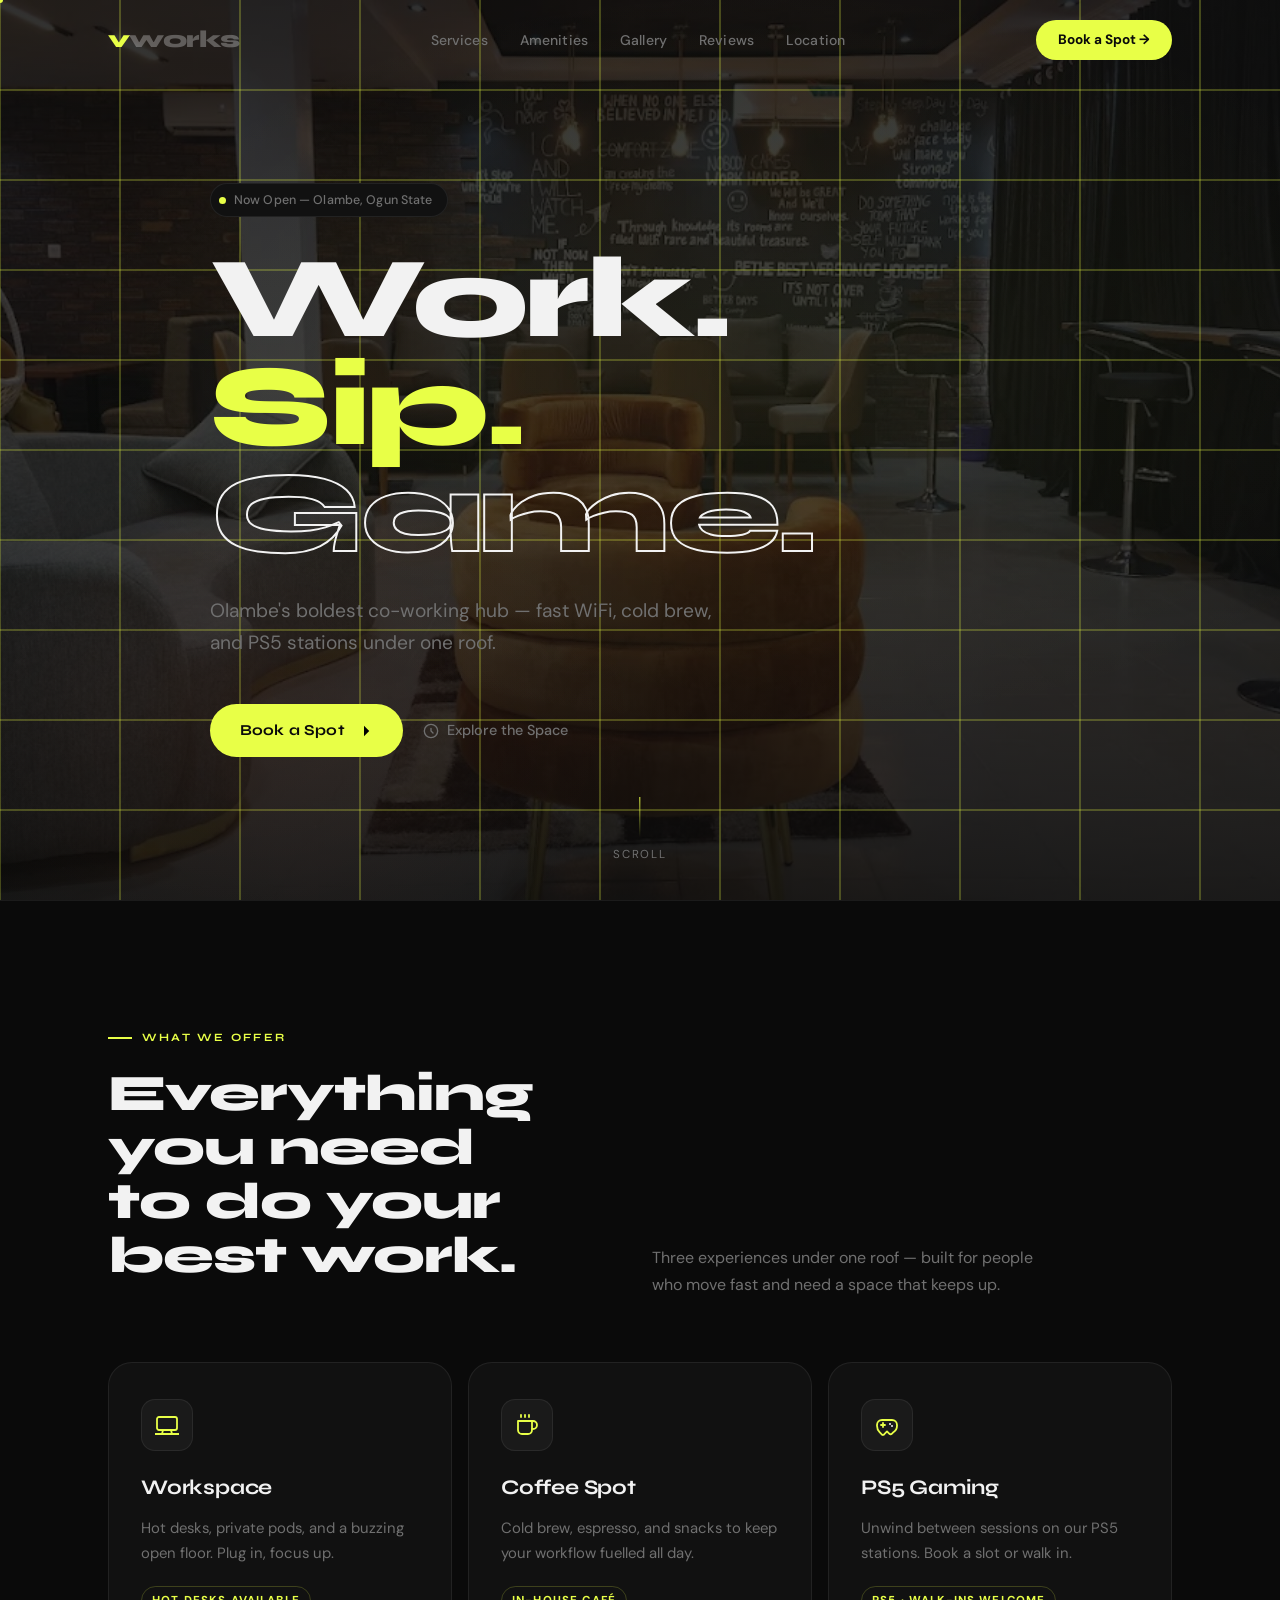
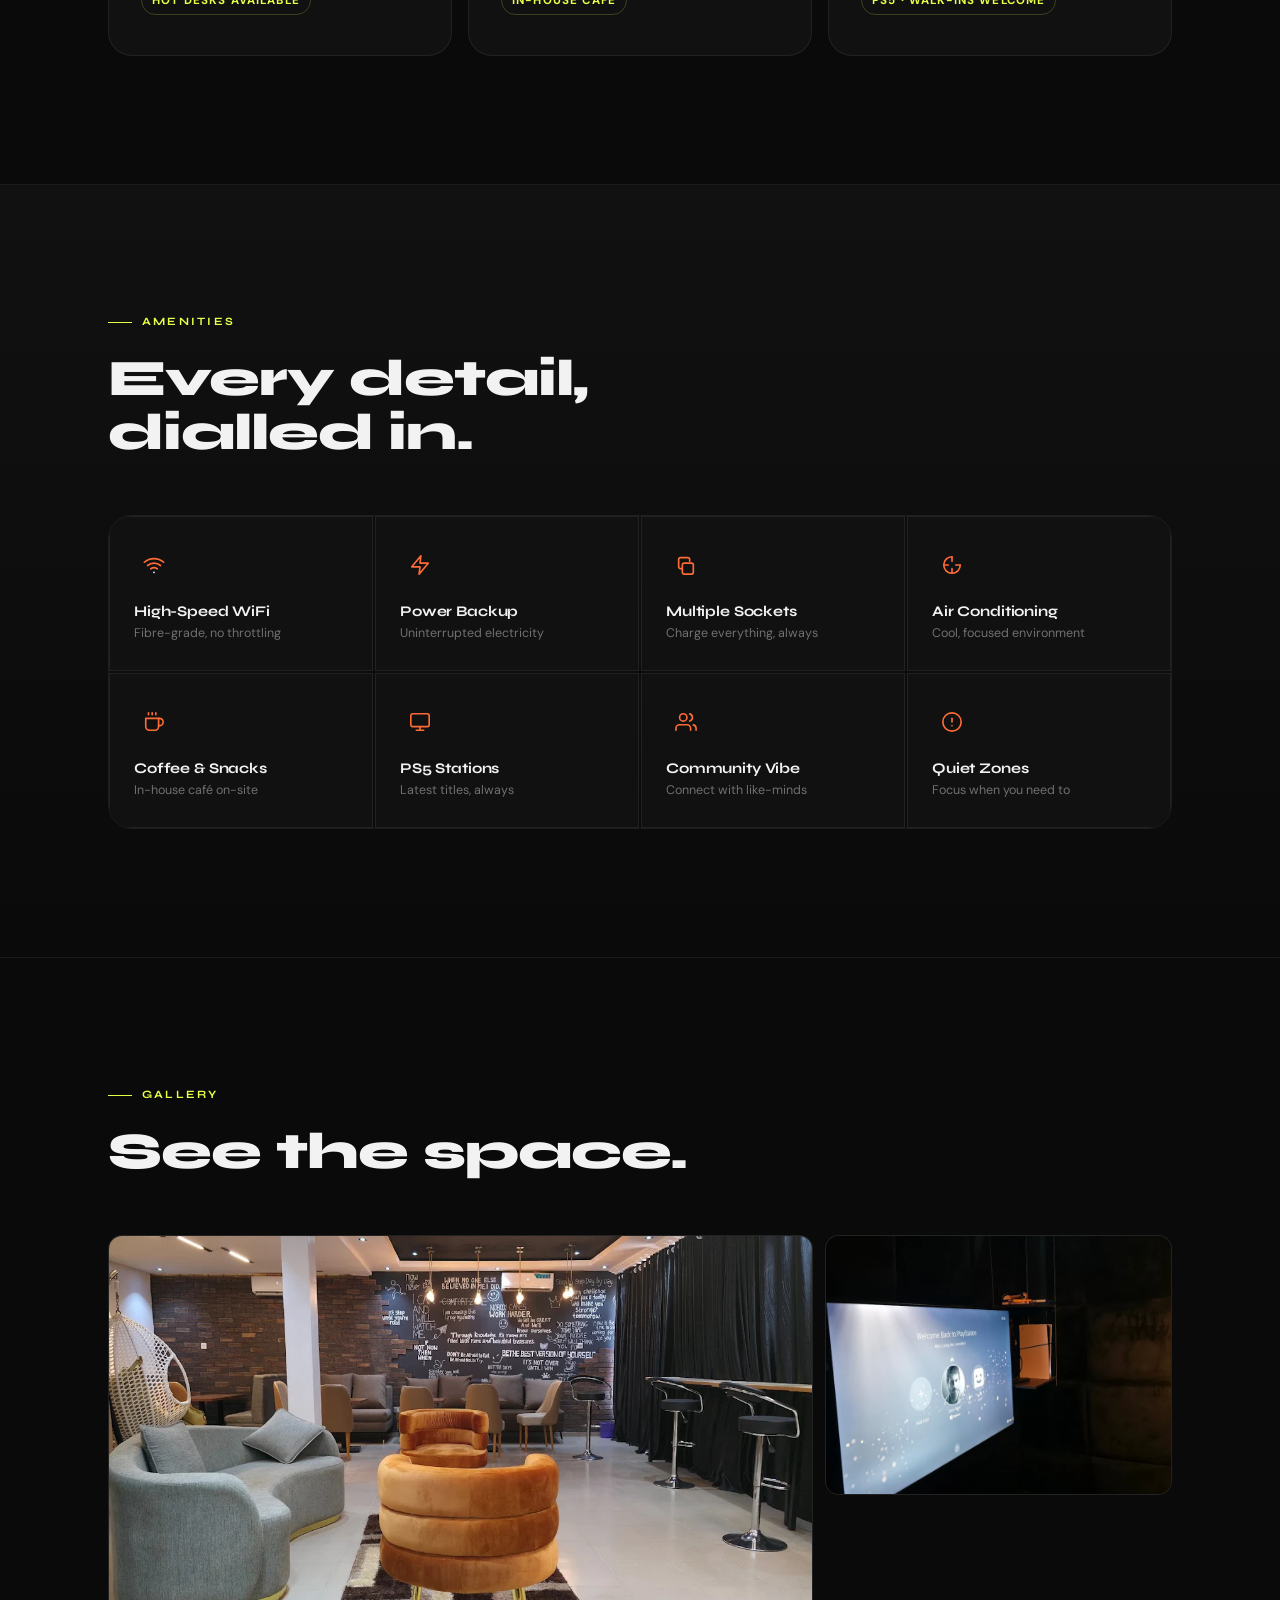
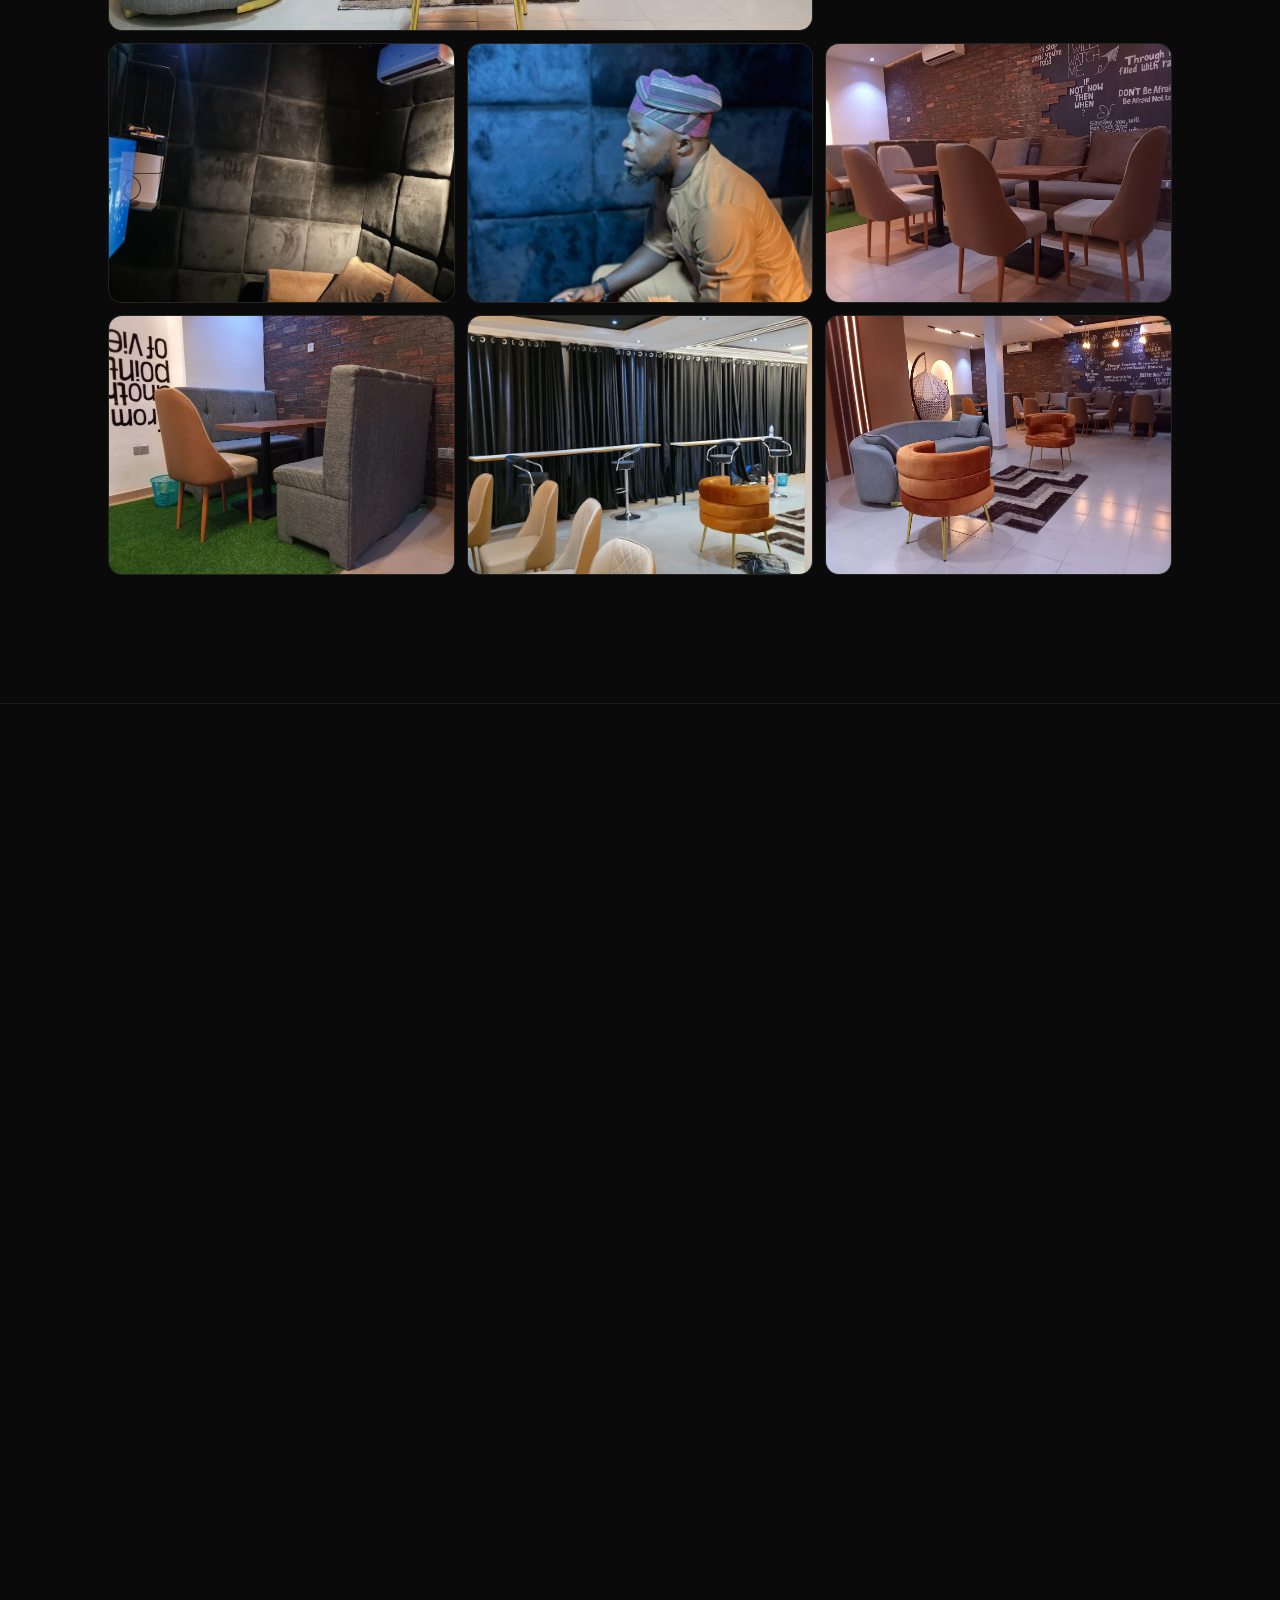
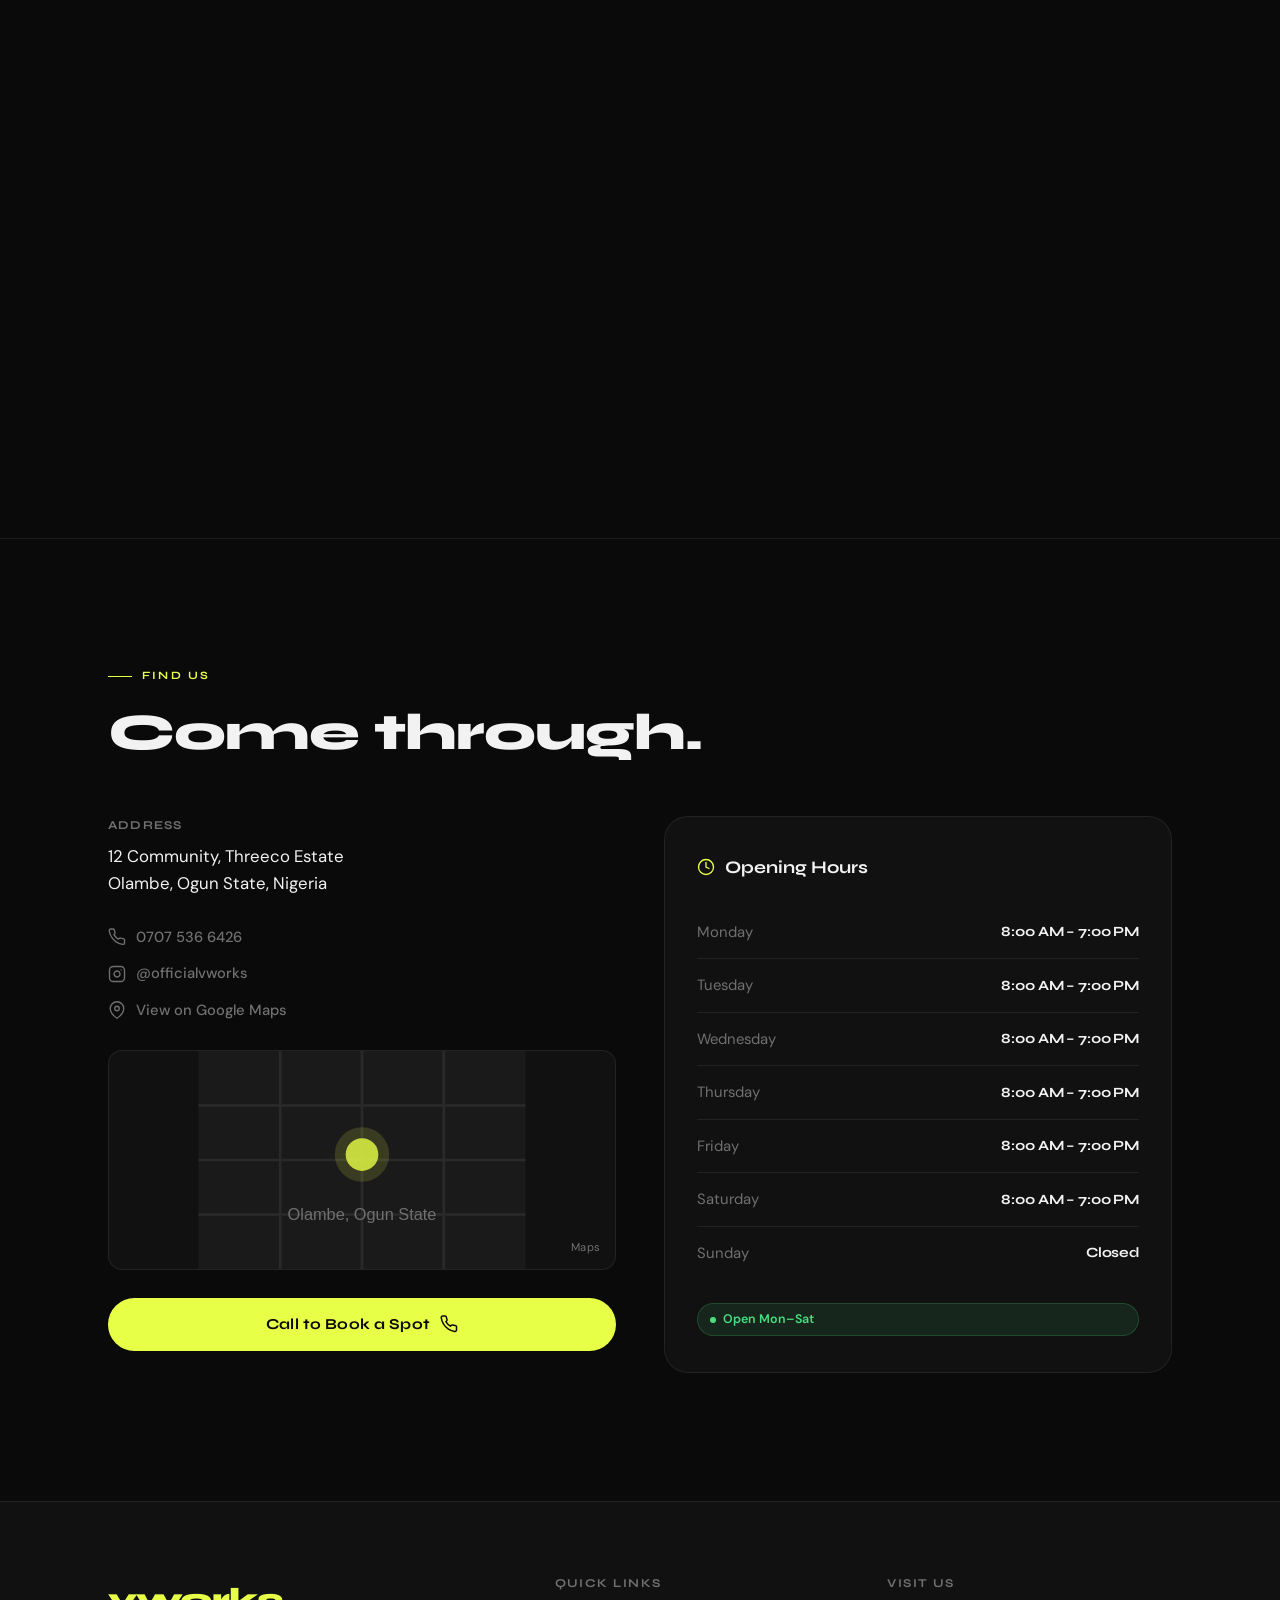
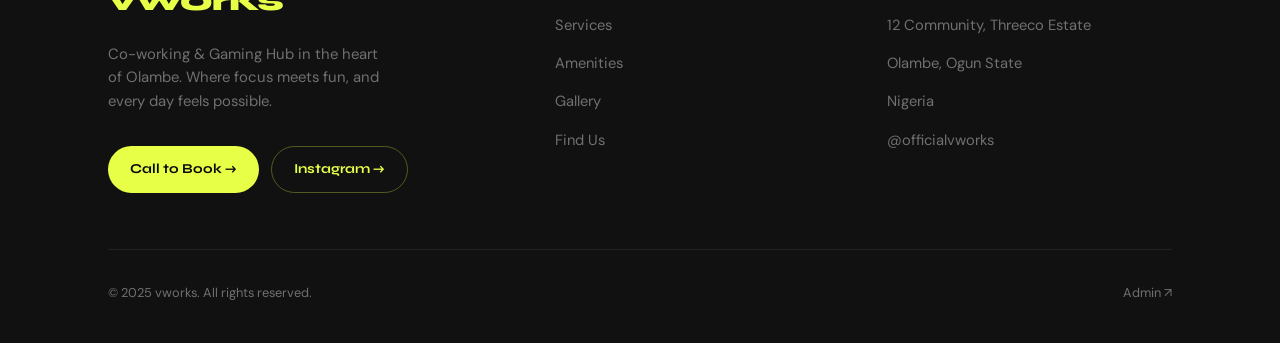
==== commit 030b1f11: "add og image tag" ====
--- a/index.html
+++ b/index.html
@@ -13,11 +13,13 @@
   <meta name="theme-color" content="#0A0A0A" />
 
   <!-- Open Graph (WhatsApp, Facebook, Telegram, LinkedIn) -->
+  <link rel="canonical" href="https://stenwire.github.io/vworks/" />
+  <meta property="og:url" content="https://stenwire.github.io/vworks/" />
   <meta property="og:type" content="website" />
   <meta property="og:site_name" content="vworks" />
   <meta property="og:title" content="vworks — Co-working &amp; Gaming Hub" />
   <meta property="og:description" content="Olambe's boldest co-working hub. Fast WiFi, cold brew, and PS5 stations under one roof. Open Mon–Sat, 8am–7pm." />
-  <meta property="og:image" content="media/cover%20image.png" />
+  <meta property="og:image" content="https://stenwire.github.io/vworks/media/cover%20image.png" />
   <meta property="og:image:width" content="1200" />
   <meta property="og:image:height" content="630" />
   <meta property="og:image:alt" content="vworks — Work. Sip. Game." />
@@ -27,7 +29,7 @@
   <meta name="twitter:card" content="summary_large_image" />
   <meta name="twitter:title" content="vworks — Co-working &amp; Gaming Hub" />
   <meta name="twitter:description" content="Olambe's boldest co-working hub. Fast WiFi, cold brew, and PS5 stations under one roof." />
-  <meta name="twitter:image" content="media/cover%20image.png" />
+  <meta name="twitter:image" content="https://stenwire.github.io/vworks/media/cover%20image.png" />
   <meta name="twitter:image:alt" content="vworks — Work. Sip. Game." />
 
   <!-- Favicon -->
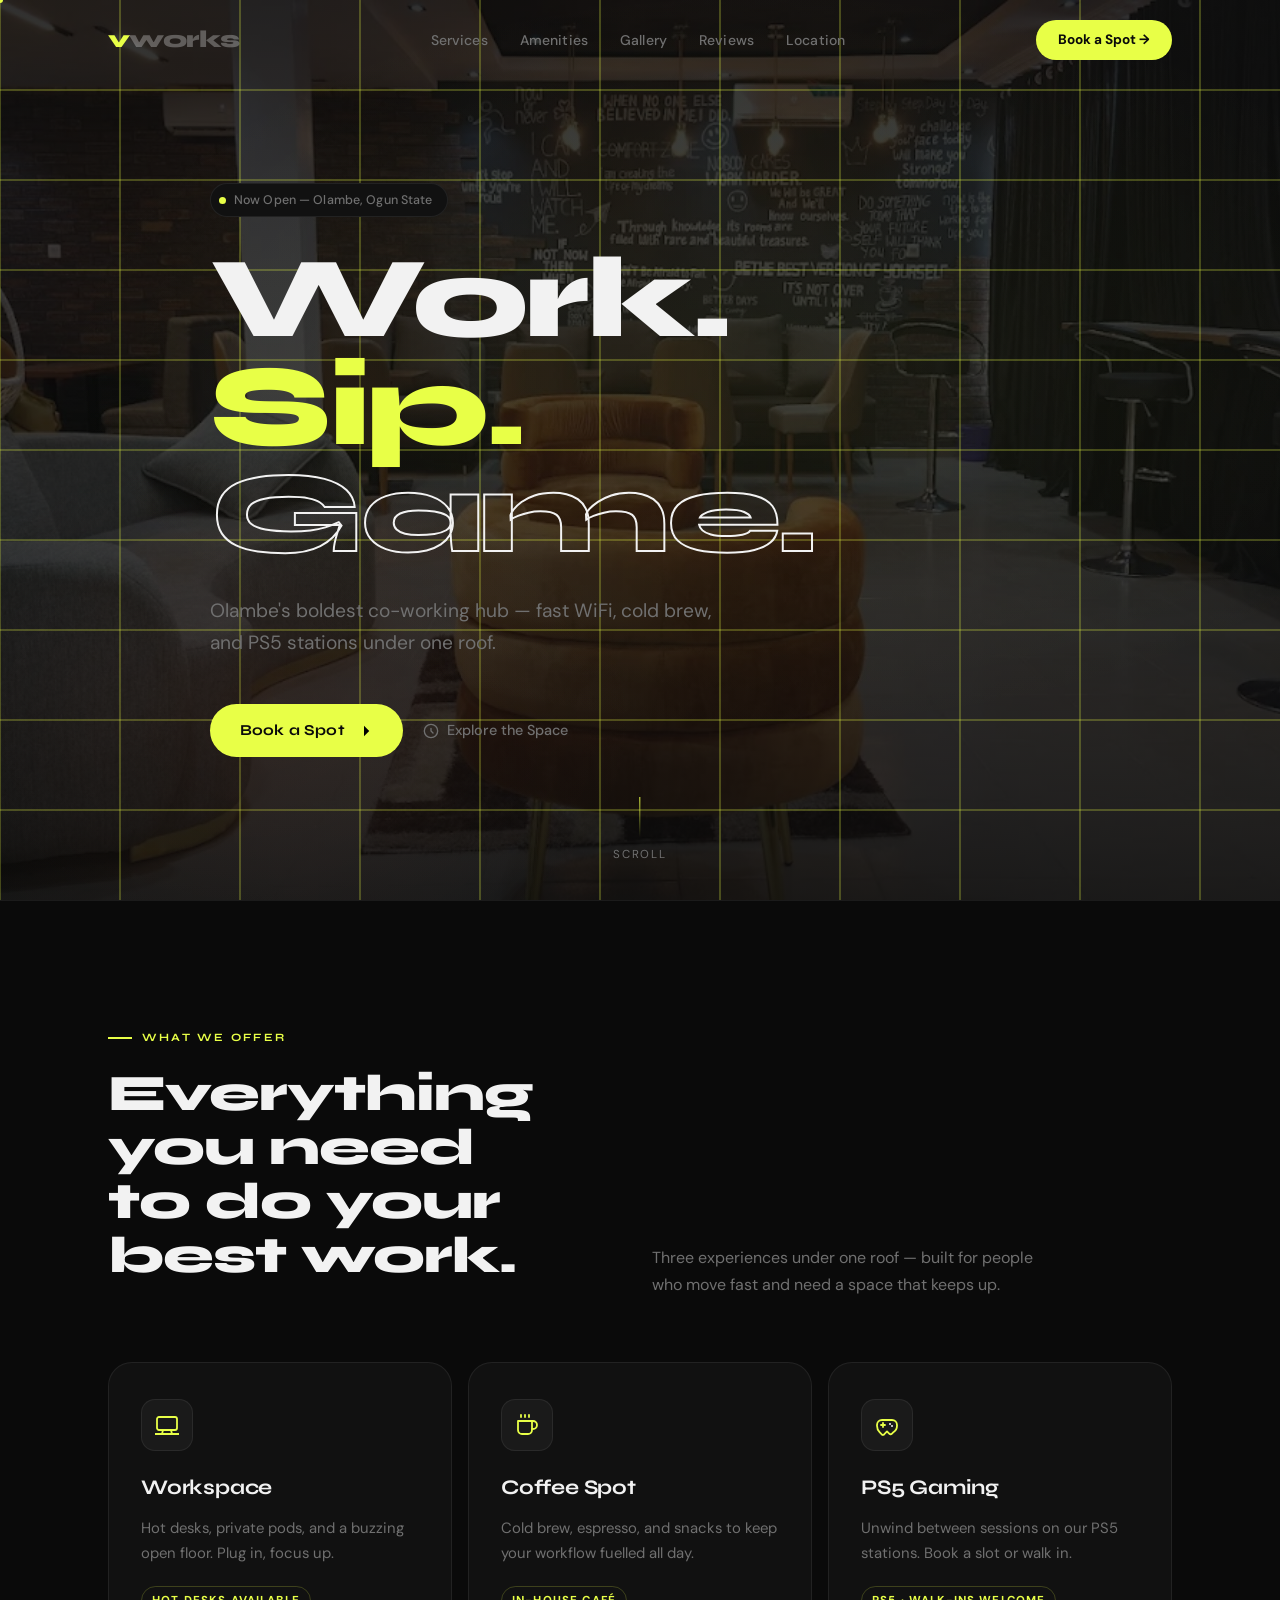
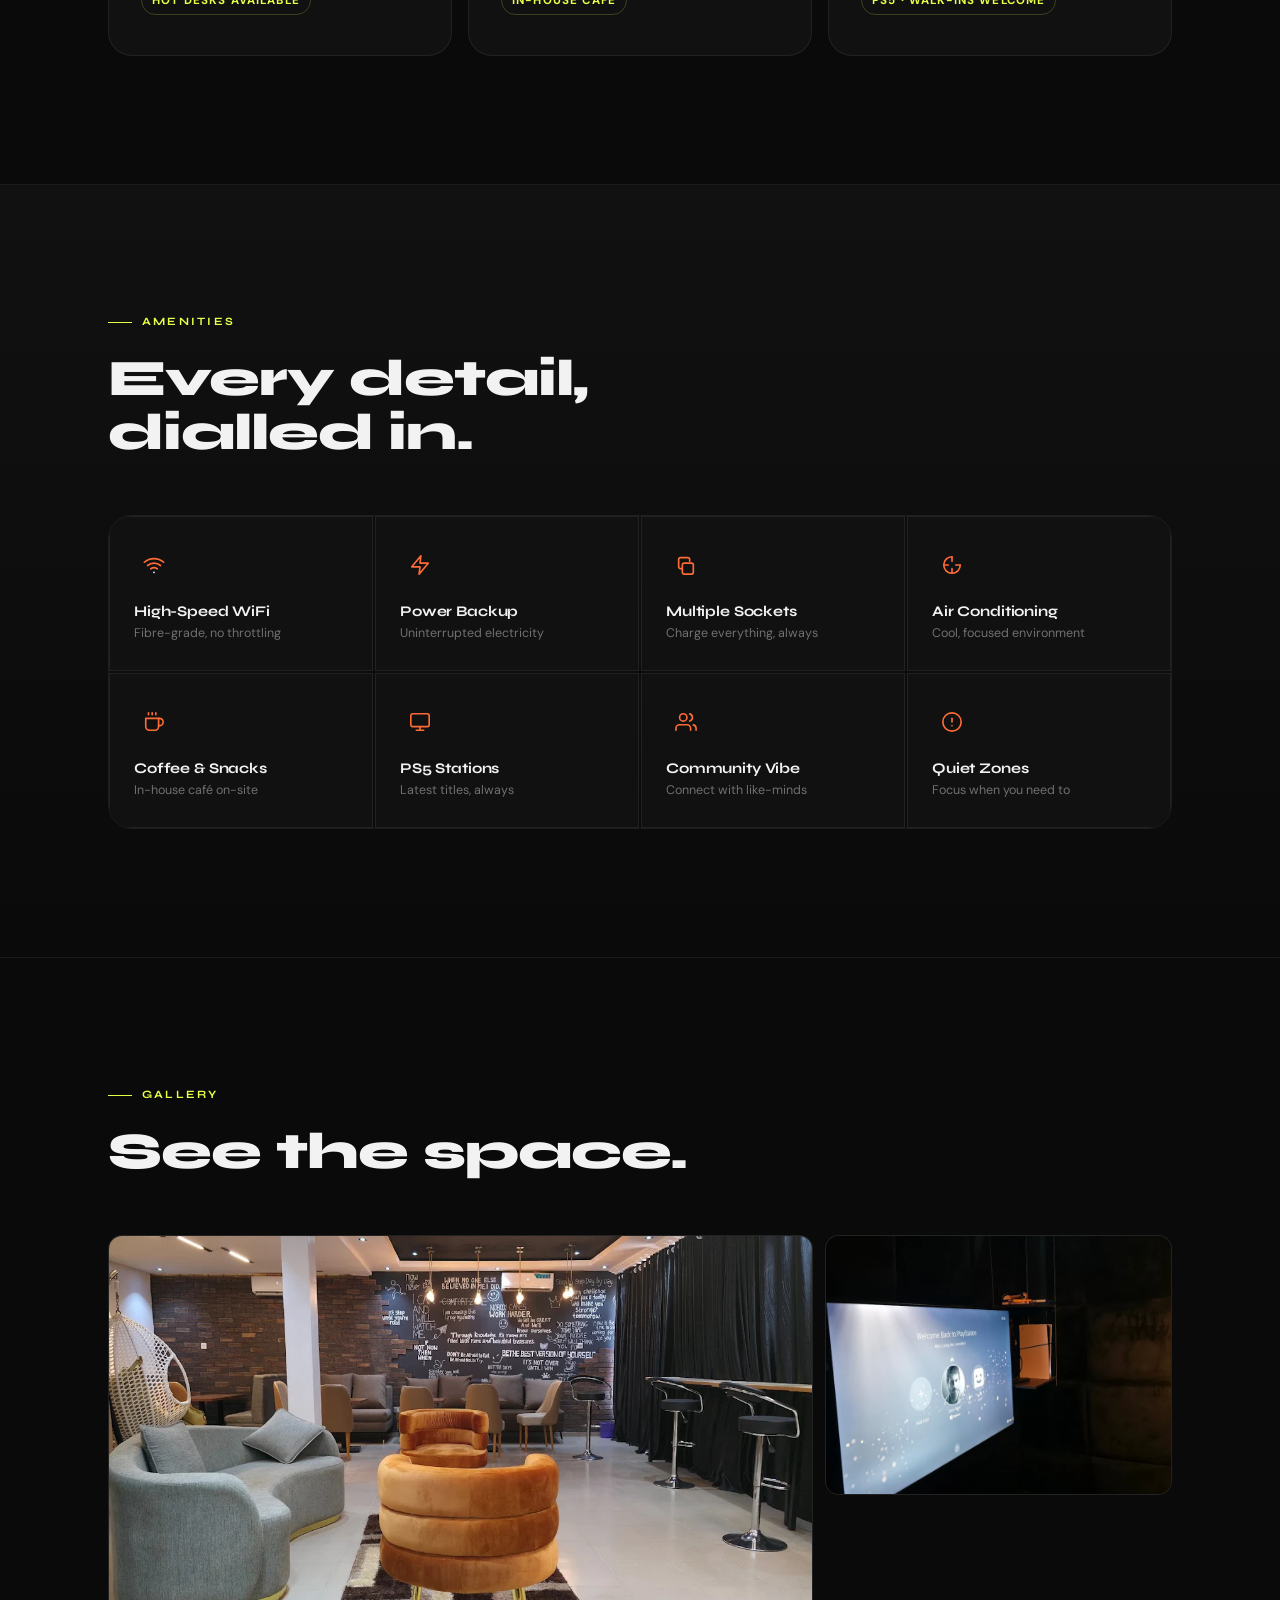
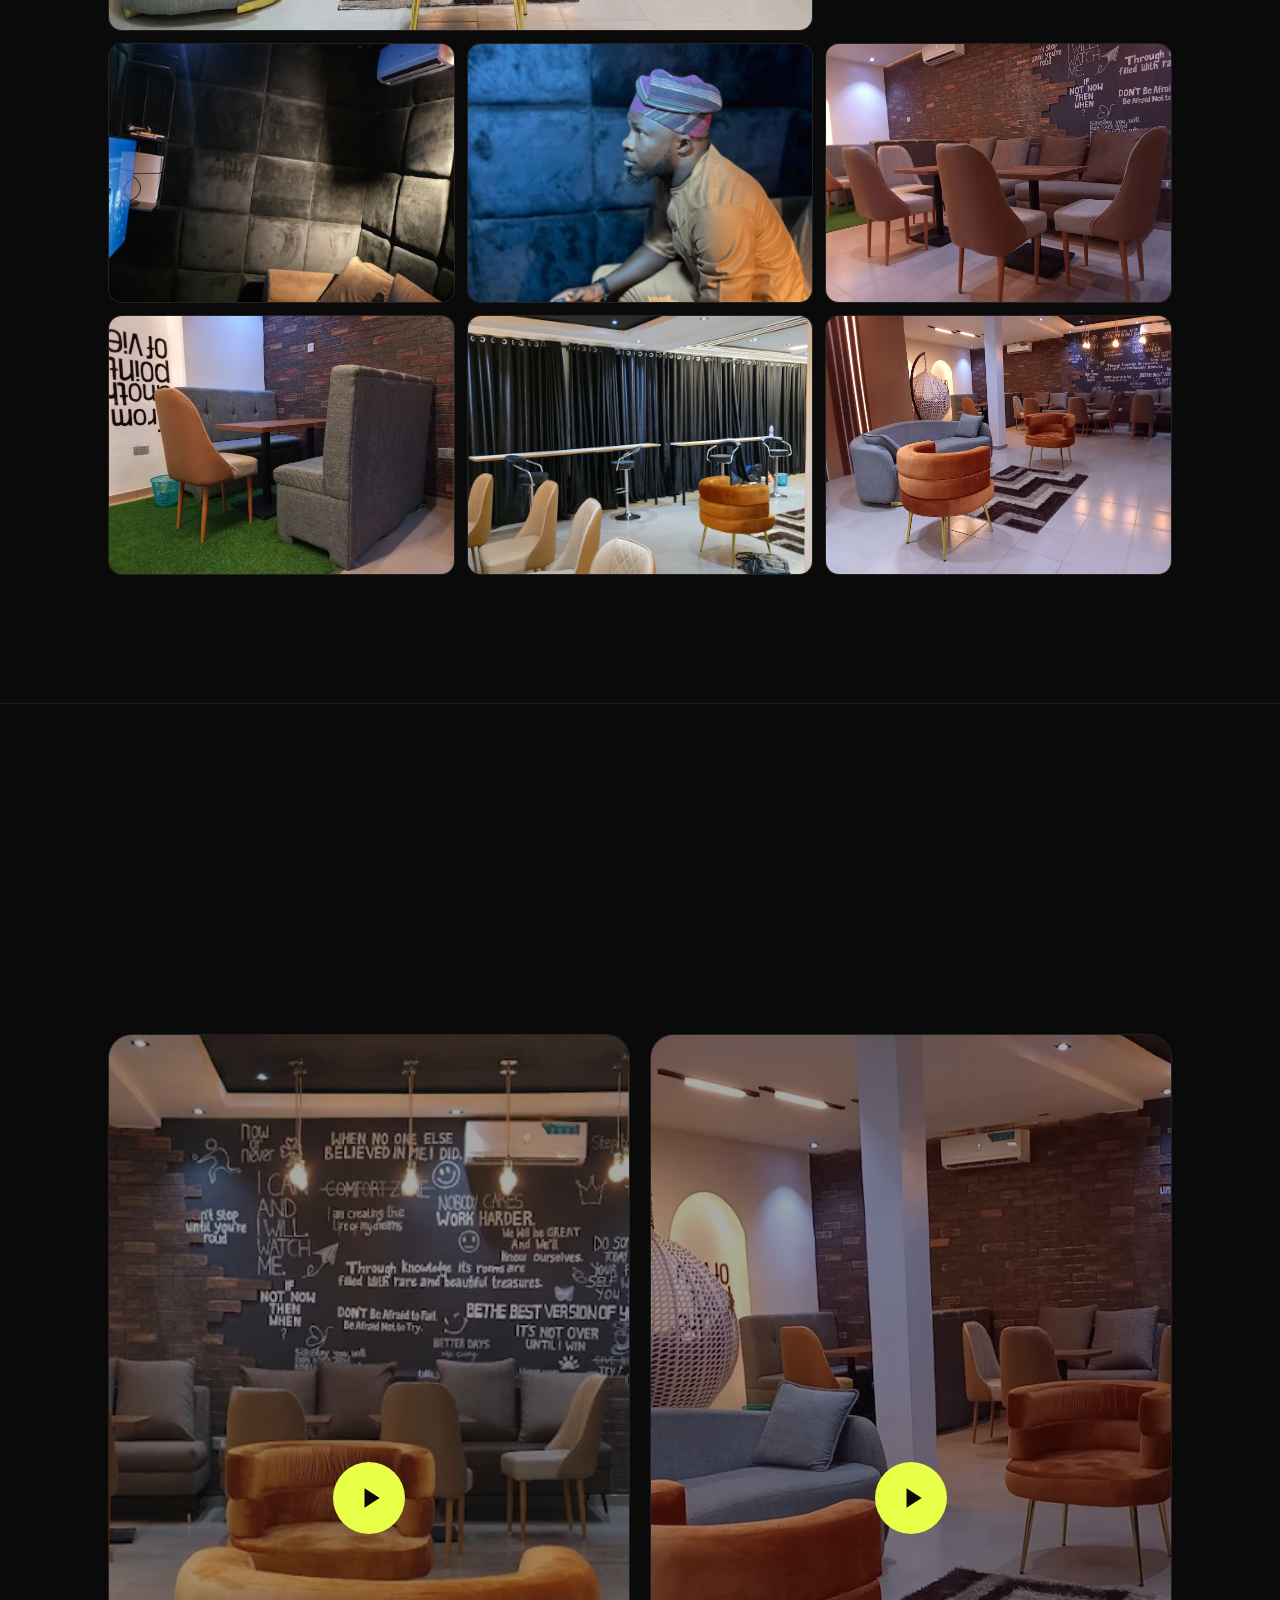
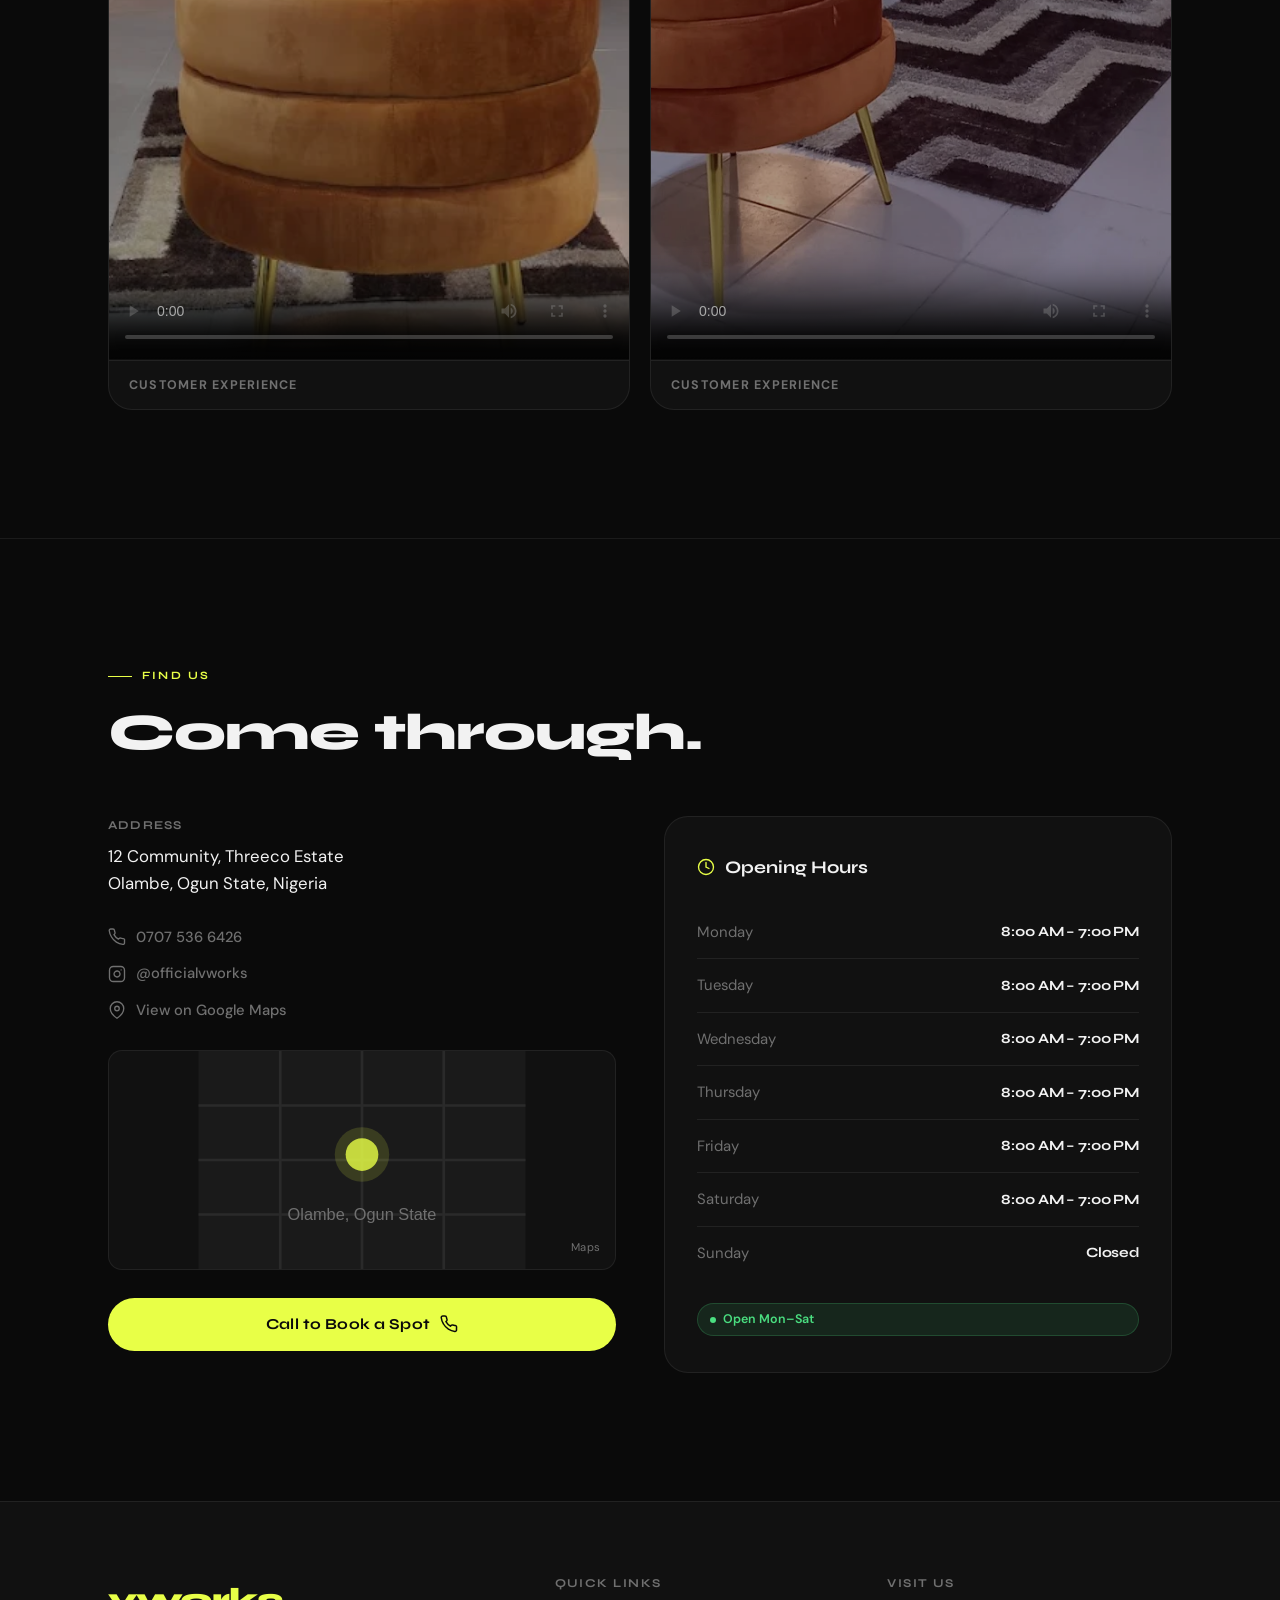
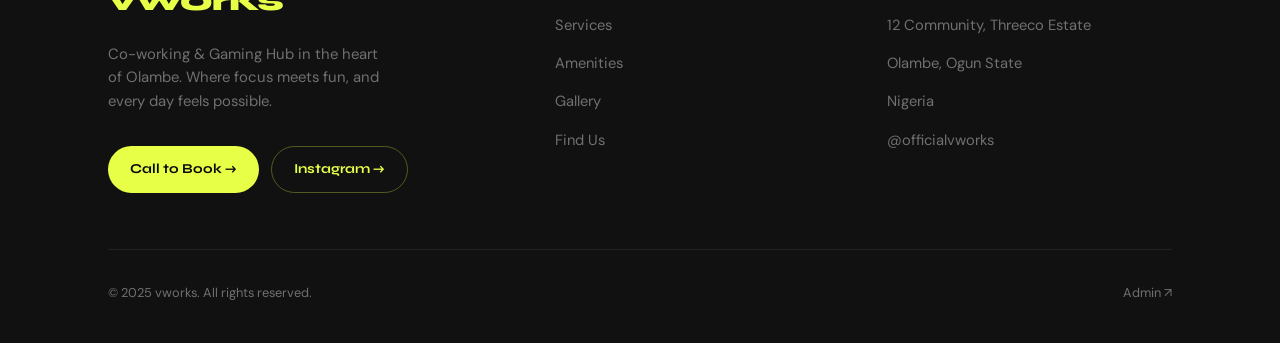
==== commit e46b5bcc: "update canonical and Open Graph URLs to point to the live site" ====
--- a/index.html
+++ b/index.html
@@ -13,13 +13,13 @@
   <meta name="theme-color" content="#0A0A0A" />
 
   <!-- Open Graph (WhatsApp, Facebook, Telegram, LinkedIn) -->
-  <link rel="canonical" href="https://stenwire.github.io/vworks/" />
-  <meta property="og:url" content="https://stenwire.github.io/vworks/" />
+  <link rel="canonical" href="https://vworks.onrender.com/" />
+  <meta property="og:url" content="https://vworks.onrender.com/" />
   <meta property="og:type" content="website" />
   <meta property="og:site_name" content="vworks" />
   <meta property="og:title" content="vworks — Co-working &amp; Gaming Hub" />
   <meta property="og:description" content="Olambe's boldest co-working hub. Fast WiFi, cold brew, and PS5 stations under one roof. Open Mon–Sat, 8am–7pm." />
-  <meta property="og:image" content="https://stenwire.github.io/vworks/media/cover%20image.png" />
+  <meta property="og:image" content="https://vworks.onrender.com/media/cover%20image.png" />
   <meta property="og:image:width" content="1200" />
   <meta property="og:image:height" content="630" />
   <meta property="og:image:alt" content="vworks — Work. Sip. Game." />
@@ -29,7 +29,7 @@
   <meta name="twitter:card" content="summary_large_image" />
   <meta name="twitter:title" content="vworks — Co-working &amp; Gaming Hub" />
   <meta name="twitter:description" content="Olambe's boldest co-working hub. Fast WiFi, cold brew, and PS5 stations under one roof." />
-  <meta name="twitter:image" content="https://stenwire.github.io/vworks/media/cover%20image.png" />
+  <meta name="twitter:image" content="https://vworks.onrender.com/media/cover%20image.png" />
   <meta name="twitter:image:alt" content="vworks — Work. Sip. Game." />
 
   <!-- Favicon -->
